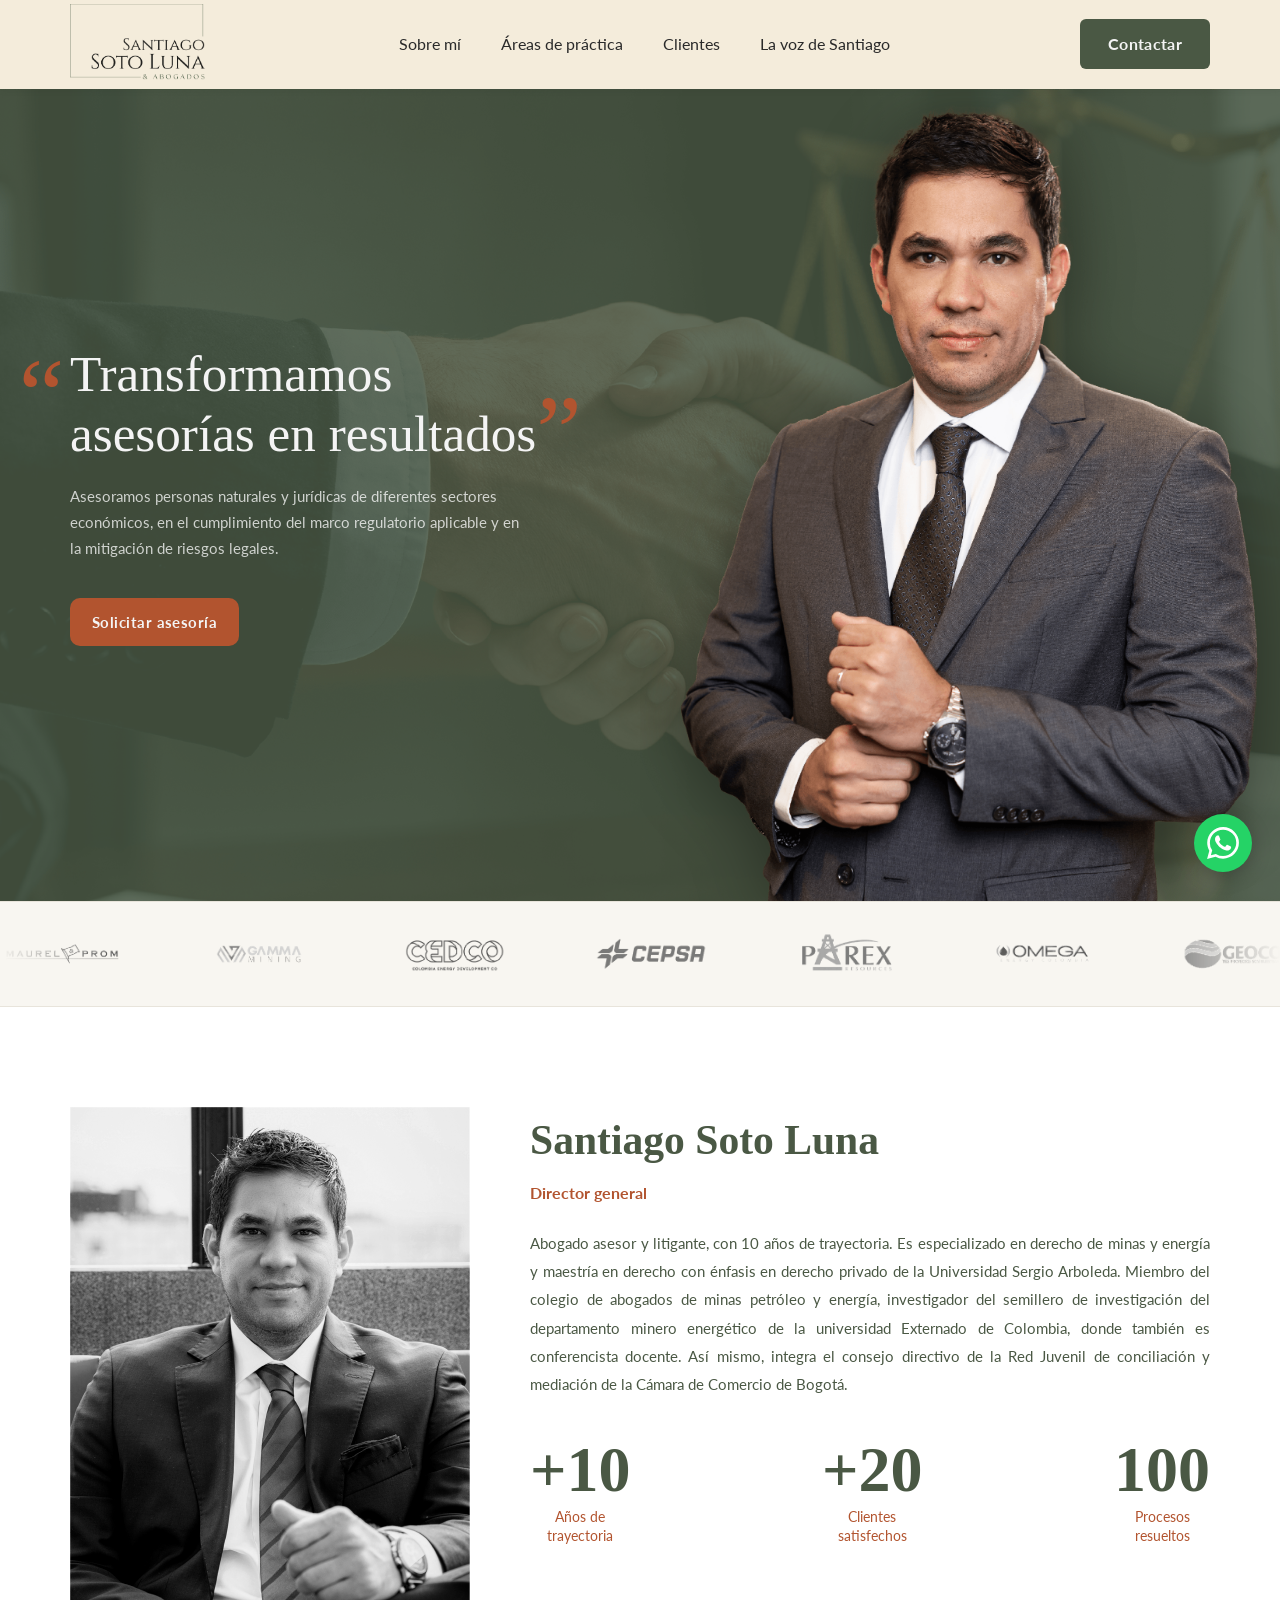
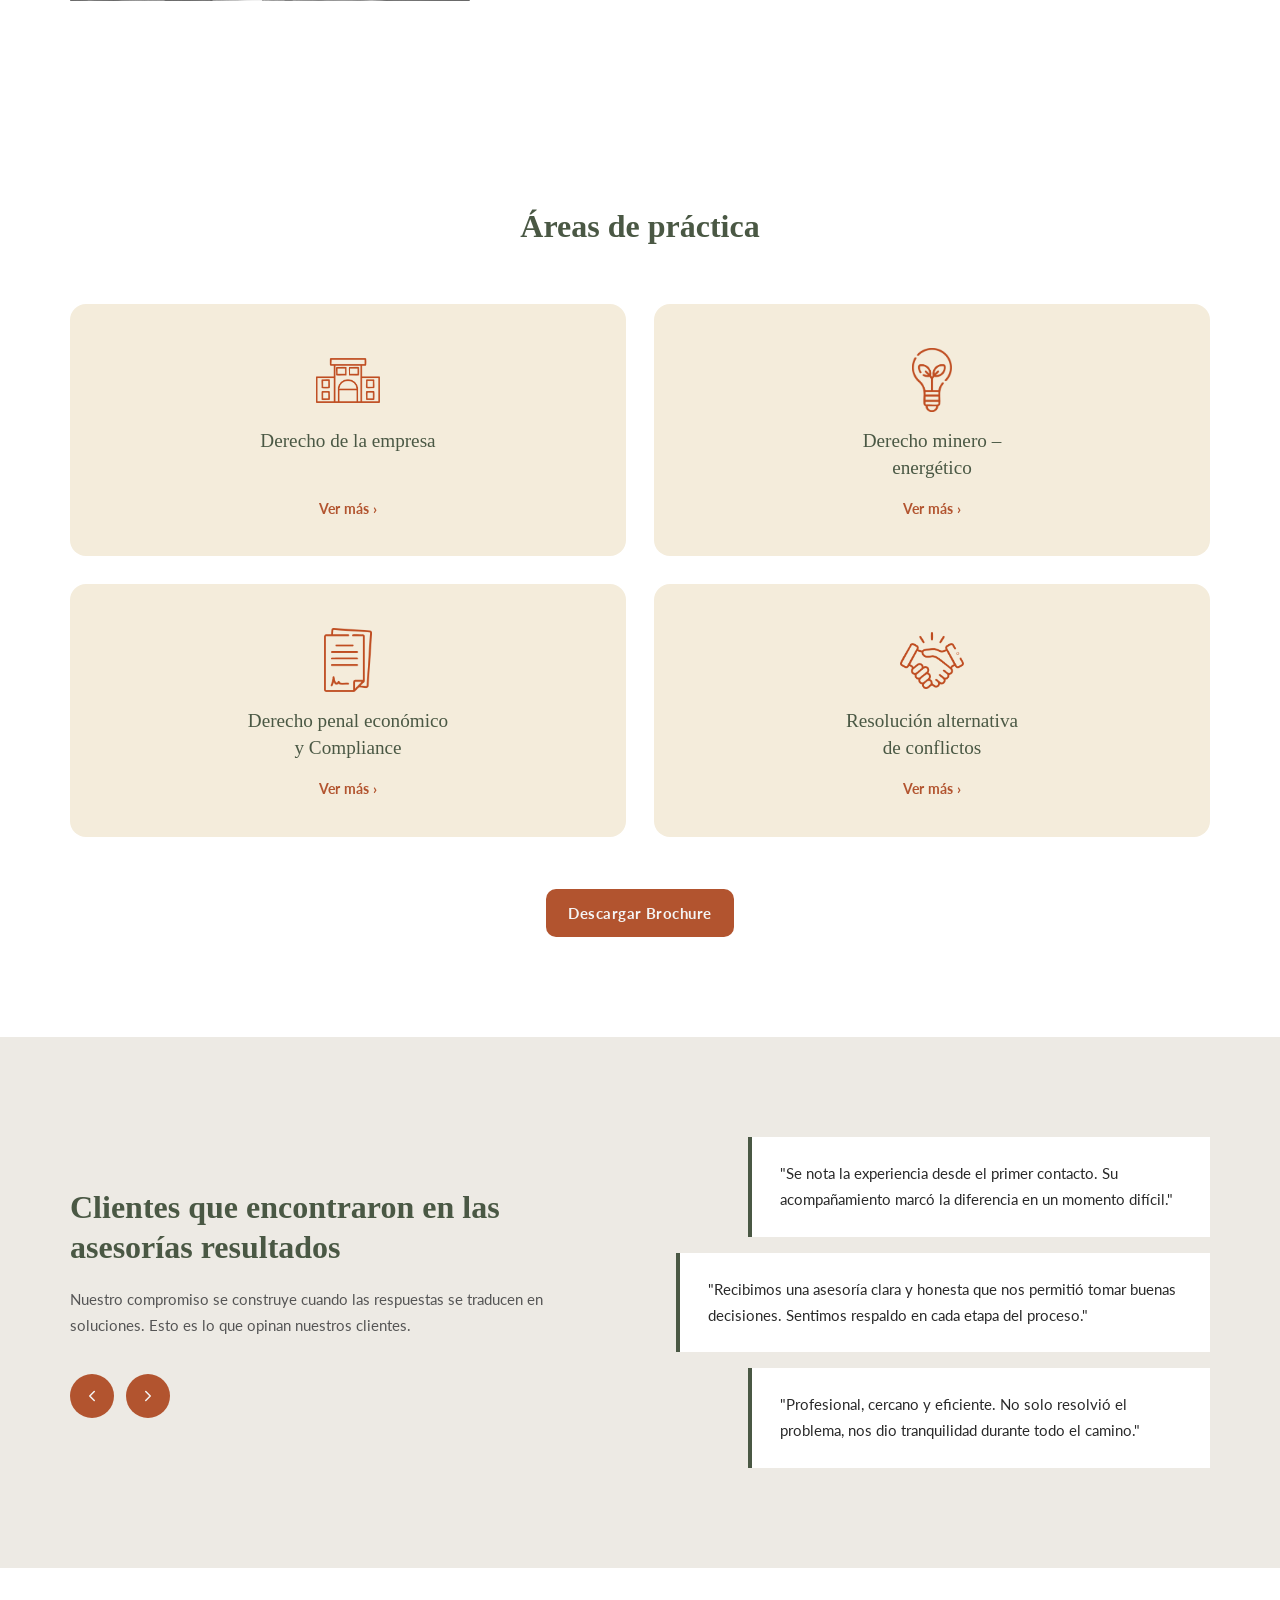
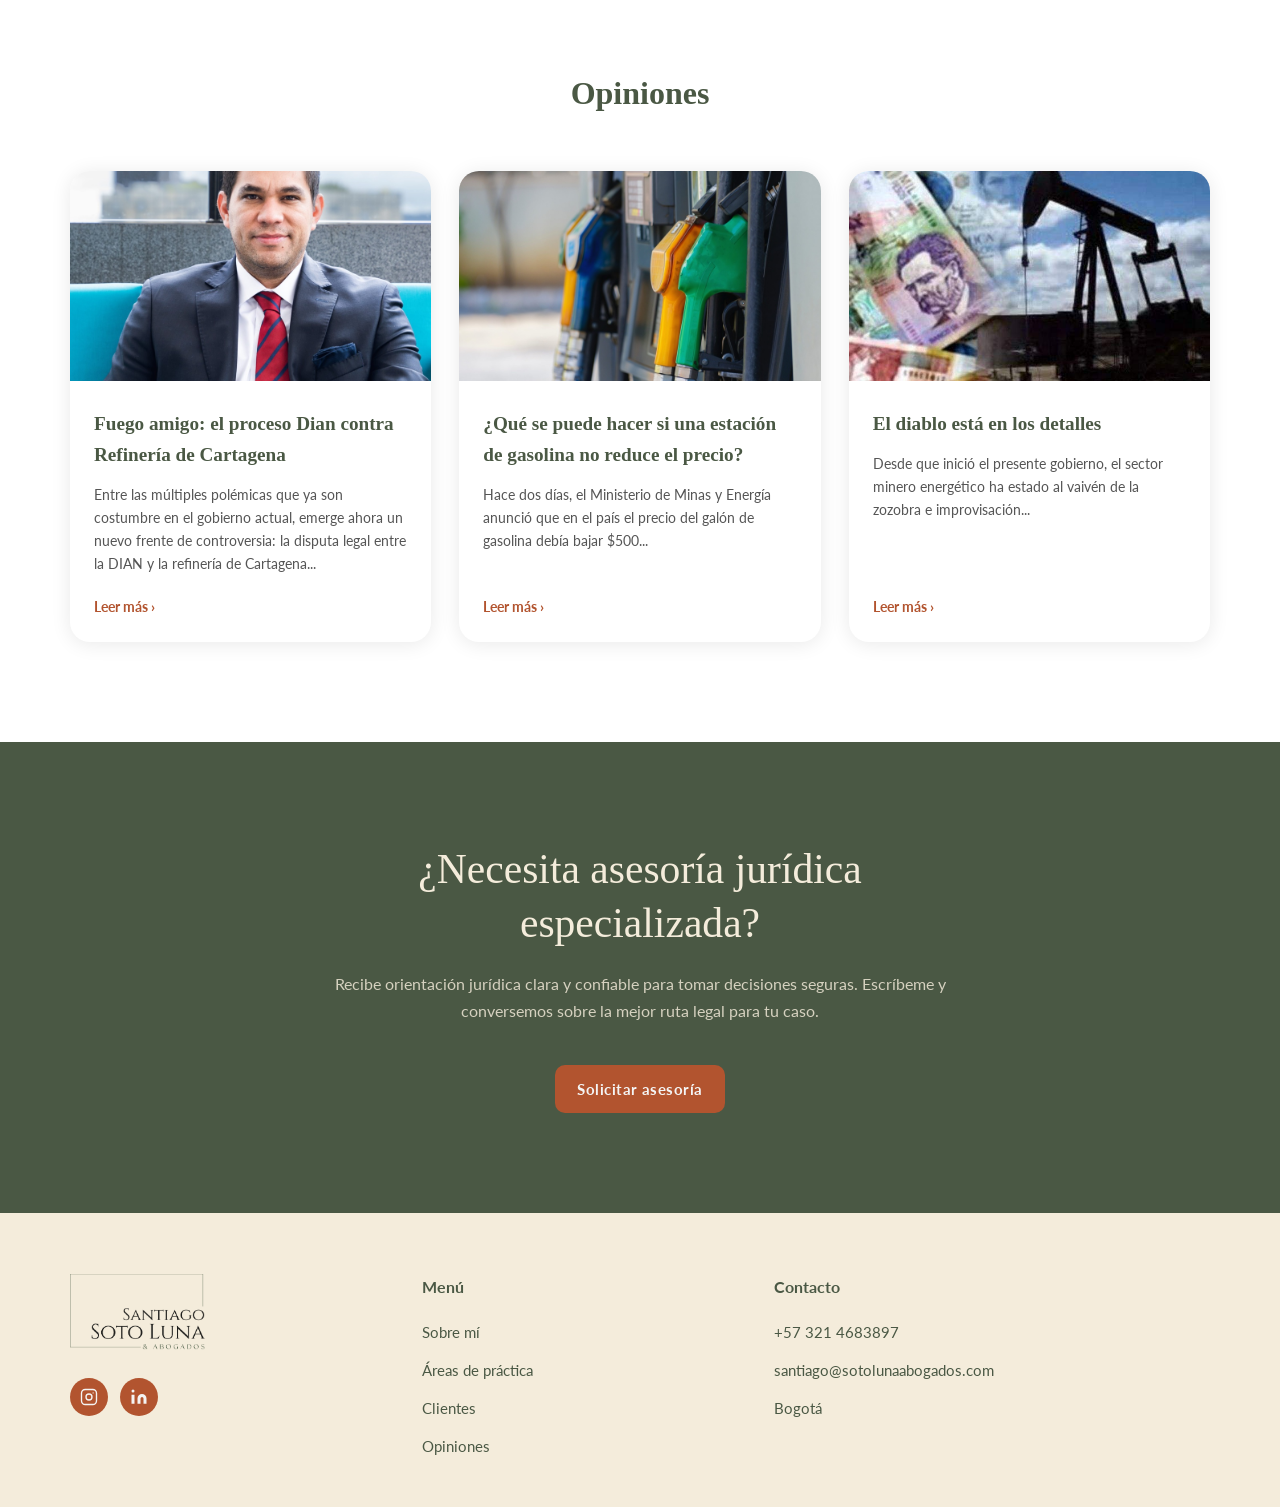
==== index.html @ 6122d608 "fix: ajustes visuales — logos partners más grandes, footer sin Cúcuta, logo navbar más grande, testi" ====
<!DOCTYPE html>
<html lang="es">
<head>
  <meta charset="UTF-8" />
  <meta name="viewport" content="width=device-width, initial-scale=1.0" />
  <title>Santiago Soto Luna – Abogado</title>
  <link rel="preconnect" href="https://fonts.googleapis.com" />
  <link rel="preconnect" href="https://fonts.gstatic.com" crossorigin />
  <link href="https://fonts.googleapis.com/css2?family=Lato:wght@300;400;700&display=swap" rel="stylesheet" />
  <link rel="icon" type="image/png" href="assets/logo.png" />
  <link rel="stylesheet" href="styles.css" />
</head>
<body>

  <!-- ═══════════════ NAVIGATION ═══════════════ -->
  <nav class="navbar">
    <div class="container nav-inner">
      <a href="#inicio" class="logo">
        <img src="assets/logo.png" alt="Santiago Soto Luna & Abogados" class="logo-img" />
      </a>

      <button class="nav-toggle" aria-label="Abrir menú" aria-expanded="false">
        <span></span><span></span><span></span>
      </button>

      <ul class="nav-links" id="nav-links">
        <li><a href="#sobre-mi">Sobre mí</a></li>
        <li><a href="#areas">Áreas de práctica</a></li>
        <li><a href="#clientes">Clientes</a></li>
        <li><a href="opiniones.html">La voz de Santiago</a></li>
      </ul>
      <a href="contacto.html" class="btn-nav">Contactar</a>
    </div>
  </nav>

  <!-- ═══════════════ HERO ═══════════════ -->
  <section class="hero" id="inicio">
    <div class="hero-inner">
      <div class="hero-content">
        <h1 class="hero-title"><span class="hero-open-quote">&ldquo;</span>Transformamos<br>asesorías en resultados<span class="hero-close-quote">&rdquo;</span></h1>
        <p class="hero-body">Asesoramos personas naturales y jurídicas de diferentes sectores económicos, en el cumplimiento del marco regulatorio aplicable y en la mitigación de riesgos legales.</p>
        <a href="contacto.html" class="btn-primary">Solicitar asesoría</a>
      </div>
      <div class="hero-photo">
        <img src="assets/santiago-hero.png" alt="Santiago Soto Luna" />
      </div>
    </div>
  </section>

  <!-- ═══════════════ PARTNER LOGOS ═══════════════ -->
  <section class="partners">
    <div class="partners-track-wrap">
      <div class="partners-track" aria-hidden="false">
        <img src="assets/logo-maurel-prom.png"  alt="Maurel & Prom" />
        <img src="assets/logo-gamma-mining.png" alt="Gamma Mining" />
        <img src="assets/logo-cedco.png"        alt="CEDCO" />
        <img src="assets/logo-cepsa.png"        alt="CEPSA" />
        <img src="assets/logo-parex.png"        alt="Parex Resources" />
        <img src="assets/logo-omega.png"        alt="Omega Energy Colombia" />
        <img src="assets/logo-geocol.png"       alt="Geocol" />
        <img src="assets/logo-sierracol.png"    alt="SierraCol Energy" />
        <img src="assets/logo-ngec.png"         alt="NGEC New Granada" />
        <img src="assets/logo-tecpetrol.png"    alt="Tecpetrol" />
        <!-- duplicado para loop continuo -->
        <img src="assets/logo-maurel-prom.png"  alt="Maurel & Prom" aria-hidden="true" />
        <img src="assets/logo-gamma-mining.png" alt="Gamma Mining"  aria-hidden="true" />
        <img src="assets/logo-cedco.png"        alt="CEDCO"         aria-hidden="true" />
        <img src="assets/logo-cepsa.png"        alt="CEPSA"         aria-hidden="true" />
        <img src="assets/logo-parex.png"        alt="Parex Resources" aria-hidden="true" />
        <img src="assets/logo-omega.png"        alt="Omega Energy Colombia" aria-hidden="true" />
        <img src="assets/logo-geocol.png"       alt="Geocol"        aria-hidden="true" />
        <img src="assets/logo-sierracol.png"    alt="SierraCol Energy" aria-hidden="true" />
        <img src="assets/logo-ngec.png"         alt="NGEC New Granada" aria-hidden="true" />
        <img src="assets/logo-tecpetrol.png"    alt="Tecpetrol"     aria-hidden="true" />
      </div>
    </div>
  </section>

  <!-- ═══════════════ ABOUT ═══════════════ -->
  <section class="about" id="sobre-mi">
    <div class="container about-inner">
      <div class="about-photo">
        <img src="assets/santiago-web.jpg" alt="Santiago Soto Luna" />
      </div>
      <div class="about-content">
        <h2 class="about-name">Santiago Soto Luna</h2>
        <p class="about-role">Director general</p>
        <p class="about-bio">
          Abogado asesor y litigante, con 10 años de trayectoria. Es especializado en derecho de minas y energía y maestría en derecho con énfasis en derecho privado de la Universidad Sergio Arboleda. Miembro del colegio de abogados de minas petróleo y energía, investigador del semillero de investigación del departamento minero energético de la universidad Externado de Colombia, donde también es conferencista docente. Así mismo, integra el consejo directivo de la Red Juvenil de conciliación y mediación de la Cámara de Comercio de Bogotá.
        </p>
        <div class="about-stats">
          <div class="stat">
            <span class="stat-number">+10</span>
            <span class="stat-label">Años de<br>trayectoria</span>
          </div>
          <div class="stat">
            <span class="stat-number">+20</span>
            <span class="stat-label">Clientes<br>satisfechos</span>
          </div>
          <div class="stat">
            <span class="stat-number">100</span>
            <span class="stat-label">Procesos<br>resueltos</span>
          </div>
        </div>
      </div>
    </div>
  </section>

  <!-- ═══════════════ PRACTICE AREAS ═══════════════ -->
  <section class="areas" id="areas">
    <div class="container">
      <h2 class="section-title">Áreas de práctica</h2>
      <div class="areas-grid">

        <div class="area-card">
          <div class="area-icon">
            <img src="assets/icon-empresa.png" alt="" />
          </div>
          <h3>Derecho de la empresa</h3>
          <a href="#" class="area-link" data-modal="modal-empresa">Ver más <span aria-hidden="true">›</span></a>
        </div>

        <div class="area-card">
          <div class="area-icon">
            <img src="assets/icon-minero.png" alt="" />
          </div>
          <h3>Derecho minero –<br/>energético</h3>
          <a href="#" class="area-link" data-modal="modal-minero">Ver más <span aria-hidden="true">›</span></a>
        </div>

        <div class="area-card">
          <div class="area-icon">
            <img src="assets/icon-penal.png" alt="" />
          </div>
          <h3>Derecho penal económico<br/>y Compliance</h3>
          <a href="#" class="area-link" data-modal="modal-penal">Ver más <span aria-hidden="true">›</span></a>
        </div>

        <div class="area-card">
          <div class="area-icon">
            <img src="assets/icon-resolucion.png" alt="" />
          </div>
          <h3>Resolución alternativa<br/>de conflictos</h3>
          <a href="#" class="area-link" data-modal="modal-resolucion">Ver más <span aria-hidden="true">›</span></a>
        </div>

      </div>
      <div class="areas-cta">
        <a href="assets/BRIEF_SLA_FULL_2023-comprimido.pdf" class="btn-primary" download="Brief_SotoLuna.pdf">Descargar Brochure</a>
      </div>
    </div>
  </section>

  <!-- ═══════════════ TESTIMONIALS ═══════════════ -->
  <section class="testimonials" id="clientes">
    <div class="container testimonials-inner">
      <div class="testimonials-left">
        <h2>Clientes que encontraron en las asesorías resultados</h2>
        <p>Nuestro compromiso se construye cuando las respuestas se traducen en soluciones. Esto es lo que opinan nuestros clientes.</p>
        <div class="testimonials-nav">
          <button class="nav-arrow" id="prev-btn" aria-label="Anterior">
            <svg viewBox="0 0 24 24" fill="none"><path d="M15 18l-6-6 6-6" stroke="currentColor" stroke-width="2" stroke-linecap="round" stroke-linejoin="round"/></svg>
          </button>
          <button class="nav-arrow" id="next-btn" aria-label="Siguiente">
            <svg viewBox="0 0 24 24" fill="none"><path d="M9 18l6-6-6-6" stroke="currentColor" stroke-width="2" stroke-linecap="round" stroke-linejoin="round"/></svg>
          </button>
        </div>
      </div>
      <div class="testimonials-right">
        <div class="testimonials-track" id="testimonials-track">
          <blockquote class="testimonial-card" data-slot="0">
            <p>"Se nota la experiencia desde el primer contacto. Su acompañamiento marcó la diferencia en un momento difícil."</p>
          </blockquote>
          <blockquote class="testimonial-card active" data-slot="1">
            <p>"Recibimos una asesoría clara y honesta que nos permitió tomar buenas decisiones. Sentimos respaldo en cada etapa del proceso."</p>
          </blockquote>
          <blockquote class="testimonial-card" data-slot="2">
            <p>"Profesional, cercano y eficiente. No solo resolvió el problema, nos dio tranquilidad durante todo el camino."</p>
          </blockquote>
        </div>
      </div>
    </div>
  </section>

  <!-- ═══════════════ OPINIONES ═══════════════ -->
  <section class="opiniones" id="opiniones">
    <div class="container">
      <h2 class="section-title">Opiniones</h2>
      <div class="opiniones-grid">

        <article class="opinion-card">
          <div class="opinion-img">
            <img src="assets/DSC07344-web.jpg" alt="Todo mal" />
          </div>
          <div class="opinion-body">
            <h3>Fuego amigo: el proceso Dian contra Refinería de Cartagena</h3>
            <p>Entre las múltiples polémicas que ya son costumbre en el gobierno actual, emerge ahora un nuevo frente de controversia: la disputa legal entre la DIAN y la refinería de Cartagena...</p>
            <a href="https://www.asuntoslegales.com.co/analisis/santiago-soto-luna-4167480/fuego-amigo-el-proceso-dian-contra-refineria-de-cartagena-4284766" target="_blank" rel="noopener" class="opinion-link">Leer más &rsaquo;</a>
          </div>
        </article>

        <article class="opinion-card">
          <div class="opinion-img">
            <img src="assets/gasolina-web.jpg" alt="¿Qué se puede hacer si una estación de gasolina no reduce el precio?" />
          </div>
          <div class="opinion-body">
            <h3>¿Qué se puede hacer si una estación de gasolina no reduce el precio?</h3>
            <p>Hace dos días, el Ministerio de Minas y Energía anunció que en el país el precio del galón de gasolina debía bajar $500...</p>
            <a href="https://www.portafolio.co/energia/que-se-puede-hacer-si-una-estacion-de-gasolina-no-reduce-el-precio-487570" target="_blank" rel="noopener" class="opinion-link">Leer más &rsaquo;</a>
          </div>
        </article>

        <article class="opinion-card">
          <div class="opinion-img">
            <img src="assets/regalias.jpeg" alt="El diablo está en los detalles" />
          </div>
          <div class="opinion-body">
            <h3>El diablo está en los detalles</h3>
            <p>Desde que inició el presente gobierno, el sector minero energético ha estado al vaivén de la zozobra e improvisación...</p>
            <a href="https://www.asuntoslegales.com.co/analisis/santiago-soto-luna-4167480/el-diablo-esta-en-los-detalles-4264392" target="_blank" rel="noopener" class="opinion-link">Leer más &rsaquo;</a>
          </div>
        </article>

      </div>
    </div>
  </section>

  <!-- ═══════════════ CTA ═══════════════ -->
  <section class="cta-section">
    <div class="container cta-inner">
      <h2>¿Necesita asesoría jurídica especializada?</h2>
      <p>Recibe orientación jurídica clara y confiable para tomar decisiones seguras. Escríbeme y conversemos sobre la mejor ruta legal para tu caso.</p>
      <a href="contacto.html" class="btn-primary">Solicitar asesoría</a>
    </div>
  </section>

  <!-- ═══════════════ CONTACT FORM ═══════════════
  <section class="contact-section" id="hablemos">
    <div class="container contact-inner">
      <div class="contact-left">
        <h2>¡Hablemos!</h2>
        <p>Estoy listo para escuchar tu caso y orientarte con claridad, transparencia y resultados.</p>
      </div>
      <form class="contact-form" action="#" method="post" novalidate>
        <div class="form-row">
          <div class="form-group">
            <label for="nombre">Nombre</label>
            <input type="text" id="nombre" name="nombre" autocomplete="given-name" required />
          </div>
          <div class="form-group">
            <label for="apellido">Apellido</label>
            <input type="text" id="apellido" name="apellido" autocomplete="family-name" required />
          </div>
        </div>
        <div class="form-group">
          <label for="correo">Correo electrónico</label>
          <input type="email" id="correo" name="correo" autocomplete="email" required />
        </div>
        <div class="form-group">
          <label for="mensaje">Mensaje</label>
          <textarea id="mensaje" name="mensaje" rows="6" required></textarea>
        </div>
        <button type="submit" class="btn-primary btn-submit">Enviar</button>
      </form>
    </div>
  </section> -->

  <!-- ═══════════════ FOOTER ═══════════════ -->
  <footer class="footer" id="contacto">
    <div class="container footer-inner">
      <div class="footer-logo-col">
        <img src="assets/logo.png" alt="Santiago Soto Luna & Abogados" class="footer-logo-img" />
        <div class="footer-social">
          <a href="https://www.instagram.com/santiago_soto_abogado?igsh=MW9heTltMDJqZW9wdQ%3D%3D" target="_blank" rel="noopener" aria-label="Instagram" class="social-icon">
            <svg viewBox="0 0 24 24" fill="none" stroke="currentColor" stroke-width="1.8" stroke-linecap="round" stroke-linejoin="round"><rect x="2" y="2" width="20" height="20" rx="5"/><circle cx="12" cy="12" r="4"/><circle cx="17.5" cy="6.5" r="0.8" fill="currentColor" stroke="none"/></svg>
          </a>
          <a href="https://co.linkedin.com/in/santiago-soto-luna-b367841a3" target="_blank" rel="noopener" aria-label="LinkedIn" class="social-icon">
            <svg viewBox="0 0 24 24" fill="currentColor"><path d="M16 8a6 6 0 0 1 6 6v7h-4v-7a2 2 0 0 0-2-2 2 2 0 0 0-2 2v7h-4v-7a6 6 0 0 1 6-6z"/><rect x="2" y="9" width="4" height="12"/><circle cx="4" cy="4" r="2"/></svg>
          </a>
        </div>
      </div>

      <div class="footer-col">
        <h4>Menú</h4>
        <ul>
          <li><a href="#sobre-mi">Sobre mí</a></li>
          <li><a href="#areas">Áreas de práctica</a></li>
          <li><a href="#clientes">Clientes</a></li>
          <li><a href="#opiniones">Opiniones</a></li>
        </ul>
      </div>

      <div class="footer-col">
        <h4>Contacto</h4>
        <ul>
          <li><a href="tel:+573214683897">+57 321 4683897</a></li>
          <li><a href="mailto:santiago@sotolunaabogados.com">santiago@sotolunaabogados.com</a></li>
          <li>Bogotá</li>
        </ul>
      </div>
    </div>
  </footer>

  <!-- ═══════════════ MODALES ÁREAS ═══════════════ -->

  <div class="modal-overlay" id="modal-empresa" role="dialog" aria-modal="true">
    <div class="modal-box">
      <div class="modal-img">
        <img src="assets/foto-empresa.png" alt="Derecho de la empresa" />
      </div>
      <div class="modal-content">
        <button class="modal-close" aria-label="Cerrar">&times;</button>
        <h3 class="modal-title">Derecho de la Empresa</h3>
        <p>El área de Derecho de la Empresa presta asesoría integral en la estructuración y desarrollo de actividades empresariales, con especial énfasis en el cumplimiento del marco regulatorio aplicable y en la adecuada configuración de las relaciones jurídico–negociales que sustentan la operación de cada organización.</p>
        <p>Nuestra intervención abarca la planeación y ejecución de estrategias contractuales, la constitución y reorganización societaria, así como la prevención de contingencias legales derivadas del ejercicio comercial. Ofrecemos un acompañamiento permanente y ajustado a las particularidades de cada negocio, orientado a fortalecer su seguridad jurídica y sostenibilidad institucional.</p>
      </div>
    </div>
  </div>

  <div class="modal-overlay" id="modal-minero" role="dialog" aria-modal="true">
    <div class="modal-box">
      <div class="modal-img">
        <img src="assets/foto-minero.png" alt="Derecho minero energético" />
      </div>
      <div class="modal-content">
        <button class="modal-close" aria-label="Cerrar">&times;</button>
        <h3 class="modal-title">Derecho Minero Energético</h3>
        <p>Nuestra práctica en Derecho Minero–Energético ofrece asesoría integral en materia legal y regulatoria, orientada a la estructuración, desarrollo y ejecución de proyectos en los sectores minero y energético. Acompañamos a nuestros clientes en el cumplimiento de sus obligaciones contractuales y en la prevención de contingencias, conjugando la precisión jurídica con una visión de sostenibilidad y responsabilidad institucional.</p>
        <p>Ejercemos la defensa de los intereses de personas naturales y jurídicas en actuaciones administrativas, sancionatorias o conciliatorias, con el compromiso de proteger lo esencial: la confianza y la continuidad de sus proyectos. En cada intervención, trabajamos para que la asesoría trascienda y se convierta en resultado.</p>
        <h4 class="modal-subtitle">Derecho hidrocarburos</h4>
        <ul class="modal-list">
          <li><em>Upstream</em></li>
          <li><em>Downstream</em></li>
          <li><em>Midstream</em></li>
        </ul>
        <h4 class="modal-subtitle">Derecho minero</h4>
        <ul class="modal-list">
          <li>Consultoría en regulación minera</li>
          <li>Procesos de formalización minera</li>
          <li>Asesoría en cesión de derechos de titularidad minera.</li>
          <li>Gestión integral de la minuta del contrato de concesión minera ante el ente administrador (ANM)</li>
          <li>Representación y defensa en procesos administrativos sancionatorios y conciliaciones, respecto a controversias o incumplimientos que se susciten del contrato ANM.</li>
        </ul>
      </div>
    </div>
  </div>

  <div class="modal-overlay" id="modal-penal" role="dialog" aria-modal="true">
    <div class="modal-box">
      <div class="modal-img">
        <img src="assets/foto-penal.png" alt="Derecho penal económico y Compliance" />
      </div>
      <div class="modal-content">
        <button class="modal-close" aria-label="Cerrar">&times;</button>
        <h3 class="modal-title">Derecho Penal Económico<br>y Compliance</h3>
        <p>En el ámbito del Derecho Penal Económico y el Compliance, nuestra labor se orienta a resguardar la integridad jurídica de la empresa y de quienes la dirigen. Actuamos donde convergen la estrategia y la prudencia, anticipando riesgos y edificando estructuras de cumplimiento que previenen la incertidumbre y preservan la reputación corporativa. Cuando el litigio es inevitable, asumimos la defensa con rigor técnico y convicción ética, conscientes de que en cada decisión se juega no solo la responsabilidad penal, sino el valor intangible de la confianza.</p>
      </div>
    </div>
  </div>

  <div class="modal-overlay" id="modal-resolucion" role="dialog" aria-modal="true">
    <div class="modal-box">
      <div class="modal-img">
        <img src="assets/foto-resolucion.png" alt="Resolución alternativa de conflictos" />
      </div>
      <div class="modal-content">
        <button class="modal-close" aria-label="Cerrar">&times;</button>
        <h3 class="modal-title">Resolución alternativa<br>de conflictos</h3>
        <p>Asumimos la representación de nuestros clientes en procesos de arbitraje nacional e internacional, así como en escenarios de conciliación y mediación, con la convicción de que la justicia también puede hallarse en el equilibrio. Cada actuación se orienta a la obtención de resultados sólidos, jurídicamente sostenibles y acordes con los intereses de quienes confiaron en nosotros.</p>
        <p>Nuestra práctica privilegia la solución oportuna y razonable de los conflictos, propiciando acuerdos que resguarden la voluntad de las partes y eviten, cuando es posible, el tránsito hacia la jurisdicción ordinaria.</p>
      </div>
    </div>
  </div>

  <a href="https://wa.me/+573214683897" class="whatsapp-btn" target="_blank" rel="noopener" aria-label="WhatsApp">
    <svg viewBox="0 0 24 24" fill="currentColor" xmlns="http://www.w3.org/2000/svg"><path d="M17.472 14.382c-.297-.149-1.758-.867-2.03-.967-.273-.099-.471-.148-.67.15-.197.297-.767.966-.94 1.164-.173.199-.347.223-.644.075-.297-.15-1.255-.463-2.39-1.475-.883-.788-1.48-1.761-1.653-2.059-.173-.297-.018-.458.13-.606.134-.133.298-.347.446-.52.149-.174.198-.298.298-.497.099-.198.05-.371-.025-.52-.075-.149-.669-1.612-.916-2.207-.242-.579-.487-.5-.669-.51-.173-.008-.371-.01-.57-.01-.198 0-.52.074-.792.372-.272.297-1.04 1.016-1.04 2.479 0 1.462 1.065 2.875 1.213 3.074.149.198 2.096 3.2 5.077 4.487.709.306 1.262.489 1.694.625.712.227 1.36.195 1.871.118.571-.085 1.758-.719 2.006-1.413.248-.694.248-1.289.173-1.413-.074-.124-.272-.198-.57-.347m-5.421 7.403h-.004a9.87 9.87 0 01-5.031-1.378l-.361-.214-3.741.982.998-3.648-.235-.374a9.86 9.86 0 01-1.51-5.26c.001-5.45 4.436-9.884 9.888-9.884 2.64 0 5.122 1.03 6.988 2.898a9.825 9.825 0 012.893 6.994c-.003 5.45-4.437 9.884-9.885 9.884m8.413-18.297A11.815 11.815 0 0012.05 0C5.495 0 .16 5.335.157 11.892c0 2.096.547 4.142 1.588 5.945L.057 24l6.305-1.654a11.882 11.882 0 005.683 1.448h.005c6.554 0 11.89-5.335 11.893-11.893a11.821 11.821 0 00-3.48-8.413z"/></svg>
  </a>

  <script src="script.js"></script>
</body>
</html>
---- styles.css ----
/* ─── TOKENS ─────────────────────────────────────── */
:root {
  --dark:    #4A5844;
  --dark-2:  #4A5844;
  --orange:  #B2542F;
  --orange-h:#B2542F;
  --beige:   #F4ECDB;
  --beige-2: #F4ECDB;
  --gold:    #C8A030;
  --white:   #F4F4F4;
  --text:    #2A2A2A;
  --text-2:  #555555;
  --radius:  6px;

  --font-serif: 'Times New Roman', Times, serif;
  --font-sans:  'Lato', Arial, sans-serif;
}

/* ─── RESET ──────────────────────────────────────── */
*, *::before, *::after { box-sizing: border-box; margin: 0; padding: 0; }
html { scroll-behavior: smooth; scroll-padding-top: 88px; }
body { font-family: var(--font-sans); color: var(--text); line-height: 1.6; }
img { display: block; max-width: 100%; }
a { text-decoration: none; color: inherit; }
ul { list-style: none; }
button { cursor: pointer; border: none; background: none; }

/* ─── LAYOUT ─────────────────────────────────────── */
.container {
  width: min(1140px, 92%);
  margin-inline: auto;
}

/* ─── BUTTONS ────────────────────────────────────── */
.btn-primary {
  display: inline-block;
  align-self: flex-start;
  padding: 12px 22px;
  background: var(--orange);
  color: var(--white);
  border-radius: 10px;
  font-family: var(--font-sans);
  font-weight: 700;
  font-size: 0.95rem;
  letter-spacing: 0.03em;
  transition: background 0.2s;
}
.btn-primary:hover { background: var(--orange-h); }

.btn-outline {
  display: inline-block;
  padding: 13px 32px;
  border: 2px solid var(--dark);
  color: var(--dark);
  border-radius: 4px;
  font-family: var(--font-sans);
  font-weight: 700;
  font-size: 0.95rem;
  transition: background 0.2s, color 0.2s;
}
.btn-outline:hover { background: var(--dark); color: var(--white); }

/* ─── NAVBAR ─────────────────────────────────────── */
.navbar {
  position: sticky;
  top: 0;
  z-index: 100;
  background: var(--beige);
  border-bottom: 1px solid var(--beige-2);
  box-shadow: 0 1px 8px rgba(0,0,0,0.06);
}

.nav-inner {
  display: flex;
  align-items: center;
  gap: 40px;
  height: 88px;
}

.logo { flex-shrink: 0; }
.logo-img {
  height: 80px;
  width: auto;
  transition: opacity 0.2s;
}
.logo:hover .logo-img { opacity: 0.85; }

.nav-links {
  display: flex;
  align-items: center;
  gap: 40px;
  flex: 1;
  justify-content: center;
}
.nav-links a {
  color: var(--text);
  font-family: var(--font-sans);
  font-size: 1rem;
  font-weight: 400;
  transition: color 0.2s;
}
.nav-links a:hover { color: var(--dark); }

.btn-nav {
  flex-shrink: 0;
  padding: 12px 28px;
  background: var(--dark);
  border: none;
  border-radius: 6px;
  color: var(--white);
  font-family: var(--font-sans);
  font-size: 1rem;
  font-weight: 700;
  letter-spacing: 0.02em;
  transition: background 0.2s;
}
.btn-nav:hover { background: var(--dark-2); }

.nav-toggle { display: none; flex-direction: column; gap: 5px; padding: 4px; }
.nav-toggle span { display: block; width: 24px; height: 2px; background: var(--dark); border-radius: 2px; transition: transform 0.3s, opacity 0.3s; }

/* ─── HERO ───────────────────────────────────────── */
.hero {
  background-color: var(--dark);
  min-height: calc(100vh - 88px);
  display: flex;
  overflow: hidden;
  position: relative;
}
.hero::before {
  content: '';
  position: absolute;
  inset: 0;
  background: url(assets/fondo.png) center / cover no-repeat;
  opacity: 0.14;
  z-index: 0;
}
.hero-inner {
  flex: 1;
  position: relative;
  z-index: 1;
  display: flex;
  align-items: stretch;
}

.hero-content {
  flex: 0 0 50%;
  display: flex;
  flex-direction: column;
  justify-content: center;
  padding: 80px 40px 80px max(4vw, calc((100vw - 1140px) / 2));
}

.hero-title {
  position: relative;
  font-family: var(--font-serif);
  font-size: clamp(2rem, 4vw, 3.2rem);
  font-weight: 400;
  color: var(--white);
  line-height: 1.18;
  margin-bottom: 20px;
}
.hero-open-quote {
  position: absolute;
  left: -0.5em;
  top: 0;
  color: var(--orange);
  font-family: var(--font-serif);
  font-size: 2em;
  line-height: 1;
  user-select: none;
}
.hero-close-quote {
  color: var(--orange);
  font-style: normal;
  font-size: 2em;
  line-height: 0;
  vertical-align: -0.15em;
}

.hero-body {
  color: rgba(255,255,255,0.75);
  font-size: 0.95rem;
  line-height: 1.7;
  margin-bottom: 36px;
  max-width: 460px;
}

.hero-photo {
  flex: 1;
  position: relative;
  overflow: hidden;
}
.hero-photo img {
  position: absolute;
  bottom: 0;
  left: 50%;
  transform: translateX(-50%);
  height: 100%;
  width: auto;
  max-width: none;
  filter: drop-shadow(0 8px 32px rgba(0,0,0,0.35));
}

/* ─── PARTNERS ───────────────────────────────────── */
.partners {
  background: #F8F6F1;
  border-top: 1px solid #e8e4db;
  border-bottom: 1px solid #e8e4db;
  padding: 28px 0;
  overflow: hidden;
}
.partners-track-wrap {
  overflow: hidden;
  /* fade edges */
  -webkit-mask-image: linear-gradient(to right, transparent 0%, black 8%, black 92%, transparent 100%);
  mask-image: linear-gradient(to right, transparent 0%, black 8%, black 92%, transparent 100%);
}
.partners-track {
  display: flex;
  align-items: center;
  width: max-content;
  animation: partners-scroll 32s linear infinite;
}
.partners-track:hover { animation-play-state: paused; }
.partners-track img {
  height: 48px;
  width: auto;
  object-fit: contain;
  flex-shrink: 0;
  margin-right: 72px;
  filter: grayscale(20%) opacity(0.85);
  transition: filter 0.2s;
}
.partners-track img:hover { filter: grayscale(0%) opacity(1); }
@keyframes partners-scroll {
  0%   { transform: translateX(0); }
  100% { transform: translateX(-50%); }
}

/* ─── ABOUT ──────────────────────────────────────── */
.about { padding: 100px 0; }
.about-inner {
  display: grid;
  grid-template-columns: 400px 1fr;
  gap: 60px;
  align-items: start;
}
.about-photo img {
  width: 100%;
  height: auto;
  display: block;
  filter: contrast(1.05);
}
.about-name {
  font-family: var(--font-serif);
  font-size: 2.6rem;
  font-weight: 700;
  margin-bottom: 6px;
  color: var(--dark);
}
.about-role {
  font-family: var(--font-sans);
  font-size: 1rem;
  color: var(--orange);
  font-weight: 700;
  margin-bottom: 24px;
}
.about-bio {
  font-family: var(--font-sans);
  font-size: 0.95rem;
  line-height: 1.85;
  color: var(--dark);
  text-align: justify;
  margin-bottom: 40px;
}
.about-stats {
  display: flex;
  justify-content: space-between;
}
.stat {
  display: flex;
  flex-direction: column;
  align-items: center;
  gap: 6px;
}
.stat-number {
  font-family: var(--font-serif);
  font-size: 4rem;
  font-weight: 700;
  color: var(--dark);
  line-height: 1;
}
.stat-label {
  font-family: var(--font-sans);
  font-size: 0.9rem;
  font-weight: 400;
  color: var(--orange);
  text-align: center;
  line-height: 1.3;
}

/* ─── PRACTICE AREAS ─────────────────────────────── */
.areas {
  background: #fff;
  padding: 100px 0;
}
.section-title {
  font-family: var(--font-serif);
  font-size: 2rem;
  font-weight: 700;
  text-align: center;
  margin-bottom: 52px;
  color: var(--dark);
}
.areas-grid {
  display: grid;
  grid-template-columns: 1fr 1fr;
  gap: 28px;
  margin-bottom: 52px;
}
.area-card {
  background: var(--beige);
  border-radius: 16px;
  padding: 44px 32px 36px;
  display: flex;
  flex-direction: column;
  align-items: center;
  text-align: center;
  gap: 16px;
  transition: box-shadow 0.2s;
}
.area-card:hover { box-shadow: 0 8px 32px rgba(0,0,0,0.08); }
.area-icon {
  width: 64px;
  height: 64px;
}
.area-icon img { width: 100%; height: 100%; object-fit: contain; }
.area-card h3 {
  font-family: var(--font-serif);
  font-size: 1.2rem;
  font-weight: 400;
  color: var(--dark);
  line-height: 1.4;
}
.area-link {
  font-family: var(--font-sans);
  font-size: 0.88rem;
  font-weight: 700;
  color: var(--orange);
  letter-spacing: 0.02em;
  transition: color 0.2s;
  margin-top: auto;
}
.area-link:hover { color: var(--orange-h); }
.areas-cta { text-align: center; }

/* ─── TESTIMONIALS ───────────────────────────────── */
.testimonials {
  background: #EDEAE4;
  padding: 100px 0;
}
.testimonials-inner {
  display: grid;
  grid-template-columns: 1fr 1fr;
  gap: 72px;
  align-items: center;
}
.testimonials-left h2 {
  font-family: var(--font-serif);
  font-size: 2rem;
  font-weight: 700;
  color: var(--dark);
  line-height: 1.25;
  margin-bottom: 20px;
}
.testimonials-left p {
  color: var(--text-2);
  font-family: var(--font-sans);
  font-size: 0.95rem;
  line-height: 1.7;
  margin-bottom: 36px;
}
.testimonials-nav { display: flex; gap: 12px; }
.nav-arrow {
  width: 44px;
  height: 44px;
  background: var(--orange);
  border: none;
  border-radius: 50%;
  display: flex;
  align-items: center;
  justify-content: center;
  color: var(--white);
  transition: background 0.2s, transform 0.15s;
}
.nav-arrow svg { width: 18px; height: 18px; }
.nav-arrow:hover { background: var(--orange-h); transform: scale(1.08); }

.testimonials-right { display: flex; flex-direction: column; gap: 16px; }
.testimonials-track {
  display: flex;
  flex-direction: column;
  gap: 16px;
}
.testimonial-card {
  background: #fff;
  border-left: 4px solid var(--dark);
  padding: 24px 28px;
  margin-left: 72px;
  transition: opacity 0.25s, border-color 0.25s, margin-left 0.3s;
}
.testimonial-card.active {
  border-left-color: var(--dark);
  margin-left: 0;
}
.testimonial-card p {
  font-family: var(--font-sans);
  color: var(--text);
  font-size: 0.95rem;
  line-height: 1.7;
}

/* ─── OPINIONES ──────────────────────────────────── */
.opiniones { padding: 100px 0; background: #fff; }
.opiniones-grid {
  display: grid;
  grid-template-columns: repeat(3, 1fr);
  gap: 28px;
}
.opinion-card {
  background: #fff;
  border-radius: 20px;
  overflow: hidden;
  box-shadow: 0 2px 20px rgba(0,0,0,0.09);
  transition: box-shadow 0.2s, transform 0.2s;
  display: flex;
  flex-direction: column;
}
.opinion-card:hover {
  box-shadow: 0 10px 36px rgba(0,0,0,0.14);
  transform: translateY(-3px);
}
.opinion-img { height: 210px; overflow: hidden; flex-shrink: 0; }
.opinion-img img {
  width: 100%;
  height: 100%;
  object-fit: cover;
  transition: transform 0.4s;
}
.opinion-card:hover .opinion-img img { transform: scale(1.04); }
.opinion-body {
  padding: 28px 24px 24px;
  display: flex;
  flex-direction: column;
  flex: 1;
}
.opinion-body h3 {
  font-family: var(--font-serif);
  font-size: 1.2rem;
  font-weight: 700;
  margin-bottom: 12px;
  color: var(--dark);
}
.opinion-body p {
  font-family: var(--font-sans);
  font-size: 0.88rem;
  color: var(--text-2);
  line-height: 1.65;
  margin-bottom: 20px;
  flex: 1;
}
.opinion-link {
  font-family: var(--font-sans);
  font-size: 0.88rem;
  font-weight: 700;
  color: var(--orange);
}
.opinion-link:hover { color: var(--orange-h); }

/* ─── CTA SECTION ────────────────────────────────── */
.cta-section {
  background: var(--dark);
  padding: 100px 0;
}
.cta-inner {
  text-align: center;
  max-width: 660px;
  margin-inline: auto;
}
.cta-inner h2 {
  font-family: var(--font-serif);
  font-size: clamp(2rem, 3.5vw, 2.6rem);
  font-weight: 400;
  color: var(--beige);
  margin-bottom: 20px;
  line-height: 1.3;
}
.cta-inner p {
  font-family: var(--font-sans);
  color: rgba(244, 236, 219, 0.82);
  font-size: 1rem;
  line-height: 1.7;
  margin-bottom: 40px;
}

/* ─── CONTACT FORM ───────────────────────────────── */
.contact-section {
  background: var(--dark);
  padding: 100px 0;
}
.contact-inner {
  display: grid;
  grid-template-columns: 1fr 1.4fr;
  gap: 80px;
  align-items: start;
}
.contact-left h2 {
  font-family: var(--font-serif);
  font-size: clamp(2rem, 4vw, 2.8rem);
  font-weight: 400;
  color: var(--beige);
  line-height: 1.15;
  margin-bottom: 20px;
}
.contact-left p {
  font-family: var(--font-sans);
  color: rgba(244,236,219,0.8);
  font-size: 0.95rem;
  line-height: 1.7;
}
.contact-form { display: flex; flex-direction: column; gap: 20px; }
.form-row { display: grid; grid-template-columns: 1fr 1fr; gap: 20px; }
.form-group { display: flex; flex-direction: column; gap: 8px; }
.form-group label {
  font-family: var(--font-sans);
  color: rgba(244,236,219,0.9);
  font-size: 0.9rem;
  font-weight: 400;
}
.form-group input,
.form-group textarea {
  background: #fff;
  border: none;
  border-radius: 8px;
  padding: 14px 16px;
  color: var(--text);
  font-family: var(--font-sans);
  font-size: 0.95rem;
  outline: none;
  transition: box-shadow 0.2s;
  resize: vertical;
}
.form-group input::placeholder,
.form-group textarea::placeholder { color: #bbb; }
.form-group input:focus,
.form-group textarea:focus { box-shadow: 0 0 0 3px rgba(178,84,47,0.25); }
.btn-submit { align-self: flex-start; }

/* Nav link active state */
.nav-links a.active { color: var(--orange); }

/* ─── WHATSAPP BUTTON ────────────────────────────── */
.whatsapp-btn {
  position: fixed;
  bottom: 28px;
  right: 28px;
  z-index: 800;
  width: 58px;
  height: 58px;
  background: #25D366;
  border-radius: 50%;
  display: flex;
  align-items: center;
  justify-content: center;
  color: #fff;
  box-shadow: 0 4px 20px rgba(0,0,0,0.22);
  transition: transform 0.2s, box-shadow 0.2s;
}
.whatsapp-btn:hover {
  transform: scale(1.1);
  box-shadow: 0 8px 28px rgba(0,0,0,0.28);
}
.whatsapp-btn svg { width: 32px; height: 32px; }

/* Page hero (Opiniones header) */
.page-hero {
  background: var(--dark);
  padding: 80px 0;
  text-align: center;
}
.page-hero h1 {
  font-family: var(--font-serif);
  font-size: clamp(2.2rem, 5vw, 3.2rem);
  font-weight: 700;
  color: var(--beige);
  margin-bottom: 32px;
}
.page-hero-quote {
  max-width: 680px;
  margin-inline: auto;
  position: relative;
  padding: 0 48px;
}
.page-hero-quote p {
  font-family: var(--font-sans);
  font-size: clamp(1rem, 2vw, 1.15rem);
  font-weight: 400;
  color: rgba(244,236,219,0.88);
  line-height: 1.7;
  font-style: italic;
}
.page-hero-quote .pq-open,
.page-hero-quote .pq-close {
  font-family: var(--font-serif);
  font-size: 5rem;
  color: var(--orange);
  line-height: 0;
  position: absolute;
  user-select: none;
}
.page-hero-quote .pq-open { left: 0; top: 0.5em; }
.page-hero-quote .pq-close { right: 0; bottom: -0.2em; }

/* ─── FOOTER ─────────────────────────────────────── */
.footer {
  background: var(--beige);
  padding: 60px 0 48px;
  border-top: 1px solid var(--beige-2);
}
.footer-inner {
  display: grid;
  grid-template-columns: 1fr 1fr 1.4fr;
  gap: 40px;
  align-items: start;
}
.footer-logo-col { display: flex; flex-direction: column; gap: 24px; align-items: flex-start; }
.footer-logo-img {
  height: 80px;
  width: auto;
  object-fit: contain;
  object-position: left center;
}
.footer-social { display: flex; gap: 12px; }
.social-icon {
  width: 38px;
  height: 38px;
  background: var(--orange);
  border-radius: 50%;
  display: flex;
  align-items: center;
  justify-content: center;
  color: var(--white);
  transition: background 0.2s, transform 0.2s;
}
.social-icon svg { width: 18px; height: 18px; }
.social-icon:hover { background: var(--orange-h); transform: translateY(-2px); }

.footer-col h4 {
  font-family: var(--font-sans);
  color: var(--dark);
  font-size: 1rem;
  font-weight: 700;
  margin-bottom: 20px;
}
.footer-col ul { display: flex; flex-direction: column; gap: 14px; }
.footer-col li, .footer-col a {
  font-family: var(--font-sans);
  color: var(--dark);
  font-size: 0.95rem;
  transition: color 0.2s;
}
.footer-col a:hover { opacity: 0.7; }

/* ─── RESPONSIVE ─────────────────────────────────── */

/* ── TABLET ≤900px ─────────────────────────────── */
@media (max-width: 900px) {

  /* Hero */
  .hero-inner { flex-direction: column; }
  .hero-content {
    flex: unset;
    padding: 64px 6% 36px;
    justify-content: flex-start;
  }
  .hero-body { max-width: 100%; }
  .hero-photo { flex: unset; width: 100%; height: auto; }
  .hero-photo img {
    position: relative;
    width: 100%;
    height: auto;
    max-width: 100%;
    left: 0;
    transform: none;
    bottom: auto;
  }

  /* About */
  .about { padding: 72px 0; }
  .about-inner { grid-template-columns: 1fr; gap: 40px; }
  .about-photo img { width: 100%; height: 380px; object-fit: cover; object-position: top center; }
  .about-stats { gap: 28px; }

  /* Areas */
  .areas { padding: 72px 0; }
  .areas-grid { grid-template-columns: 1fr; gap: 20px; }

  /* Testimonials */
  .testimonials { padding: 72px 0; }
  .testimonials-inner { grid-template-columns: 1fr; gap: 48px; }
  .testimonial-card { margin-left: 32px; }

  /* Opiniones */
  .opiniones { padding: 72px 0; }
  .opiniones-grid { grid-template-columns: 1fr; gap: 20px; }

  /* CTA */
  .cta-section { padding: 72px 0; }

  /* Contact */
  .contact-section { padding: 72px 0; }
  .contact-inner { grid-template-columns: 1fr; gap: 40px; }

  /* Footer */
  .footer-inner { grid-template-columns: 1fr 1fr; gap: 32px; }
  .footer-logo-col { grid-column: 1 / -1; }

  /* Modals */
  .modal-box { flex-direction: column; max-height: 92vh; }
  .modal-img { flex: 0 0 200px; }
  .modal-img img { height: 200px; }
  .modal-content { padding: 32px 28px; }

  /* Page hero */
  .page-hero { padding: 60px 0; }
  .page-hero-quote { padding: 0 36px; }
}

/* ─── MODALES ÁREAS ──────────────────────────────── */
.modal-overlay {
  display: none;
  position: fixed;
  inset: 0;
  background: rgba(60,60,60,0.72);
  z-index: 900;
  align-items: center;
  justify-content: center;
  padding: 24px;
}
.modal-overlay.active { display: flex; }

.modal-box {
  display: flex;
  width: 100%;
  max-width: 960px;
  max-height: 82vh;
  border-radius: 8px;
  overflow: hidden;
  box-shadow: 0 24px 64px rgba(0,0,0,0.35);
}
.modal-img {
  flex: 0 0 38%;
  overflow: hidden;
}
.modal-img img {
  width: 100%;
  height: 100%;
  object-fit: cover;
  object-position: top center;
  filter: grayscale(100%);
  display: block;
}
.modal-content {
  flex: 1;
  background: var(--beige);
  padding: 52px 48px 48px;
  overflow-y: auto;
  position: relative;
}
.modal-close {
  position: absolute;
  top: 18px;
  right: 22px;
  font-size: 1.3rem;
  font-weight: 700;
  color: var(--orange);
  background: none;
  border: none;
  cursor: pointer;
  line-height: 1;
  padding: 4px 8px;
  transition: opacity 0.2s;
}
.modal-close:hover { opacity: 0.7; }
.modal-title {
  font-family: var(--font-serif);
  font-size: 1.75rem;
  font-weight: 700;
  color: var(--dark);
  margin-bottom: 24px;
  line-height: 1.2;
}
.modal-content p {
  font-family: var(--font-sans);
  font-size: 0.95rem;
  line-height: 1.75;
  color: var(--text);
  margin-bottom: 16px;
}
.modal-subtitle {
  font-family: var(--font-serif);
  font-size: 1.15rem;
  font-weight: 700;
  color: var(--orange);
  margin: 24px 0 10px;
}
.modal-list {
  list-style: none;
  margin-bottom: 8px;
}
.modal-list li {
  font-family: var(--font-sans);
  font-size: 0.95rem;
  line-height: 1.6;
  color: var(--text);
  padding-left: 1.2em;
  position: relative;
  margin-bottom: 8px;
}
.modal-list li::before {
  content: '•';
  position: absolute;
  left: 0;
  color: var(--text);
}

/* ── MOBILE ≤680px ─────────────────────────────── */
@media (max-width: 680px) {

  /* Navbar */
  .nav-links, .btn-nav { display: none; }
  .nav-toggle { display: flex; }
  .nav-inner { gap: 16px; }
  .nav-links.open {
    display: flex;
    flex-direction: column;
    position: absolute;
    top: 88px; left: 0; right: 0;
    background: var(--beige);
    border-bottom: 1px solid var(--beige-2);
    padding: 24px;
    gap: 20px;
    z-index: 99;
  }
  .nav-links.open a { color: var(--text); }
  .btn-nav.open { display: block; margin: 0 24px 24px; }

  /* Hero */
  .hero-content { padding: 48px 6% 28px; }
  .hero-title { font-size: clamp(1.7rem, 7.5vw, 2.2rem); }
  .hero-open-quote { left: -0.3em; font-size: 1.7em; }
  .hero-close-quote { font-size: 1.7em; }
  .hero-body { font-size: 0.9rem; }
  .hero-photo { height: auto; }
  .hero-photo img {
    position: relative;
    width: 100%;
    height: auto;
    max-width: 100%;
    left: 0;
    transform: none;
    bottom: auto;
  }

  /* Partners */
  .partners-track img { height: 24px; margin-right: 48px; }

  /* About */
  .about { padding: 56px 0; }
  .about-photo img { height: 280px; }
  .about-name { font-size: 1.7rem; }
  .about-bio { font-size: 0.88rem; text-align: left; }
  .about-stats { flex-direction: column; gap: 20px; }
  .stat-number { font-size: 3rem; }

  /* Areas */
  .areas { padding: 56px 0; }
  .section-title { font-size: 1.6rem; margin-bottom: 32px; }
  .area-card { padding: 32px 20px 24px; }
  .area-card h3 { font-size: 1.1rem; }

  /* Testimonials */
  .testimonials { padding: 56px 0; }
  .testimonials-left h2 { font-size: 1.6rem; }
  .testimonial-card { margin-left: 0; padding: 20px; }
  .testimonial-card.active { margin-left: 0; }

  /* Opiniones */
  .opiniones { padding: 56px 0 40px; }
  .opinion-body { padding: 20px 16px 16px; }
  .opinion-body h3 { font-size: 1.05rem; }

  /* CTA */
  .cta-section { padding: 60px 0; }
  .cta-inner h2 { font-size: 1.6rem; }
  .cta-inner p { font-size: 0.92rem; }

  /* Contact */
  .contact-section { padding: 56px 0; }
  .contact-left h2 { font-size: 2rem; }
  .form-row { grid-template-columns: 1fr; }

  /* Footer */
  .footer-inner { grid-template-columns: 1fr; gap: 32px; }
  .footer-logo-col { grid-column: unset; }
  .footer-col h4 { margin-bottom: 14px; }

  /* Modals */
  .modal-overlay { padding: 10px; }
  .modal-box { max-height: 95vh; }
  .modal-img { flex: 0 0 150px; }
  .modal-img img { height: 150px; }
  .modal-content { padding: 20px 18px; }
  .modal-title { font-size: 1.25rem; margin-bottom: 16px; }
  .modal-subtitle { font-size: 1rem; }
  .modal-content p, .modal-list li { font-size: 0.88rem; }

  /* Page hero */
  .page-hero { padding: 48px 0; }
  .page-hero h1 { font-size: 2rem; margin-bottom: 20px; }
  .page-hero-quote { padding: 0 28px; }
  .page-hero-quote p { font-size: 0.9rem; }
  .page-hero-quote .pq-open,
  .page-hero-quote .pq-close { font-size: 3rem; }
}
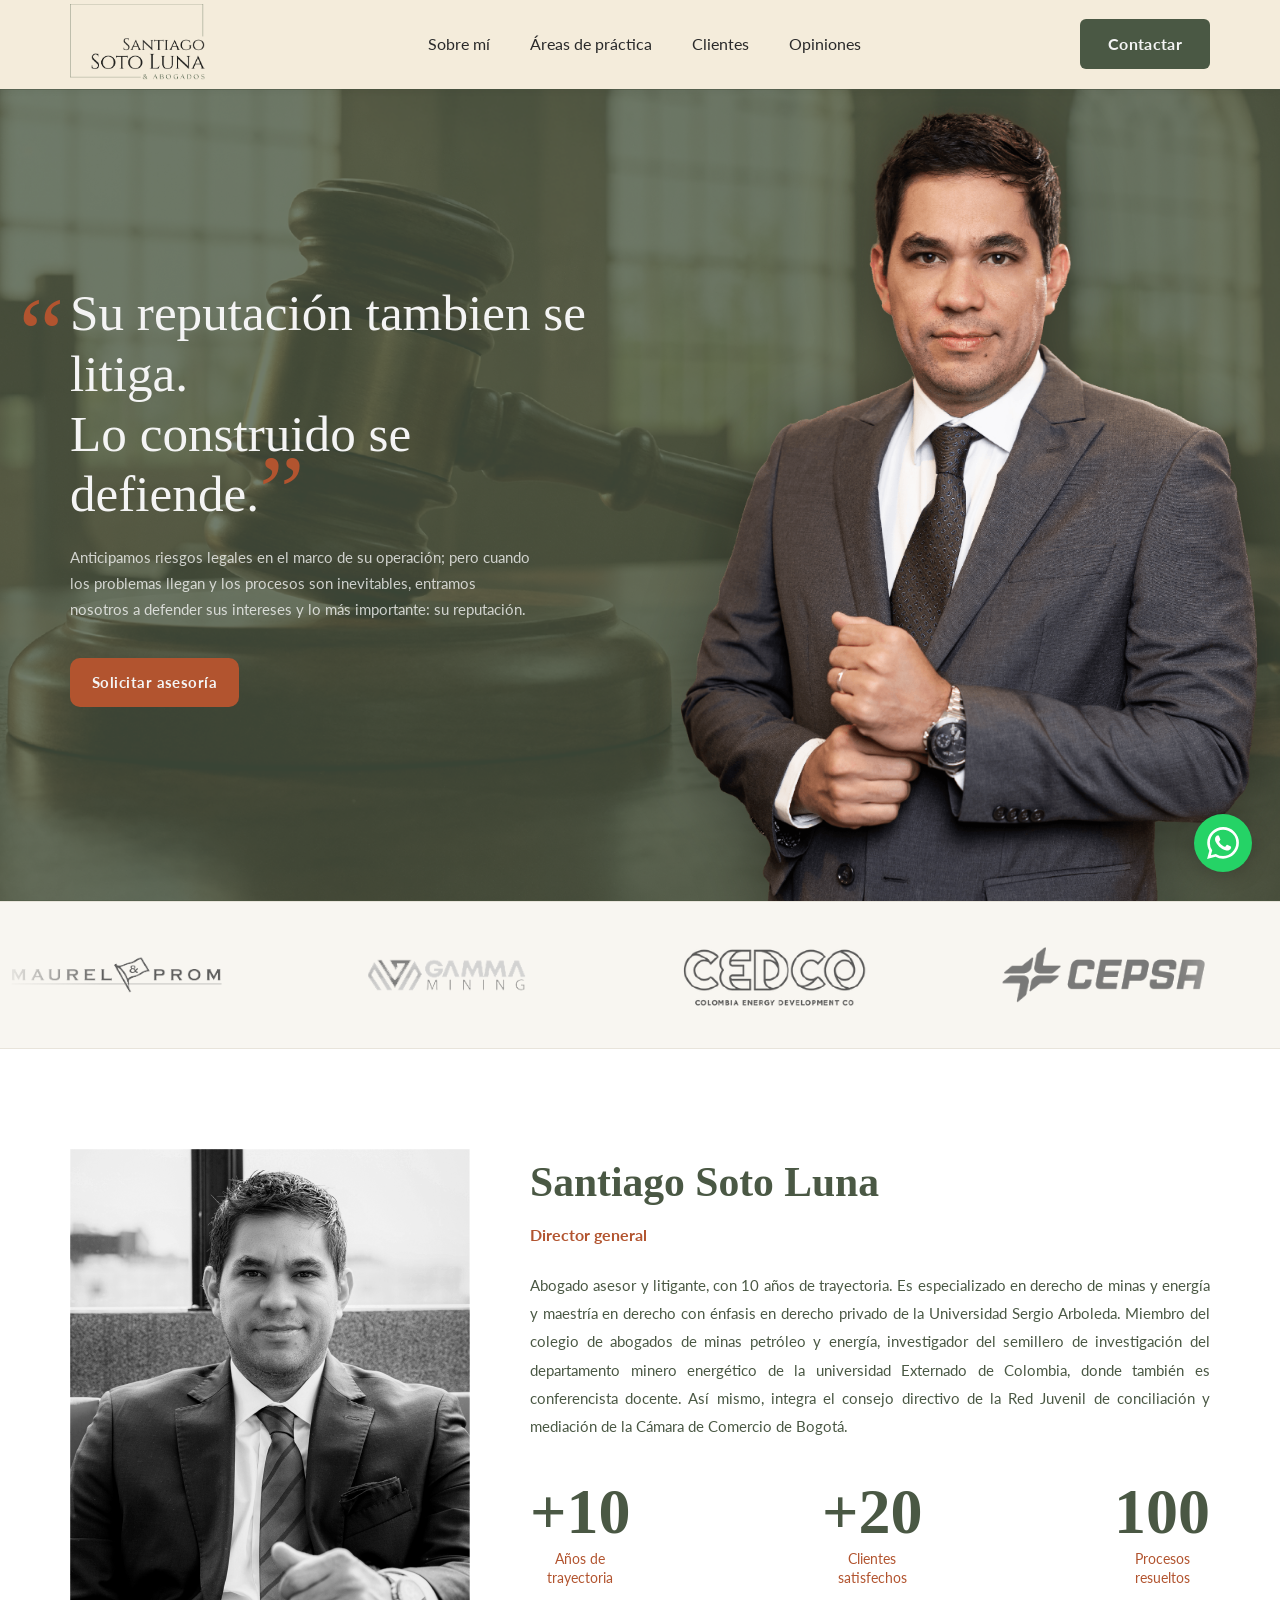
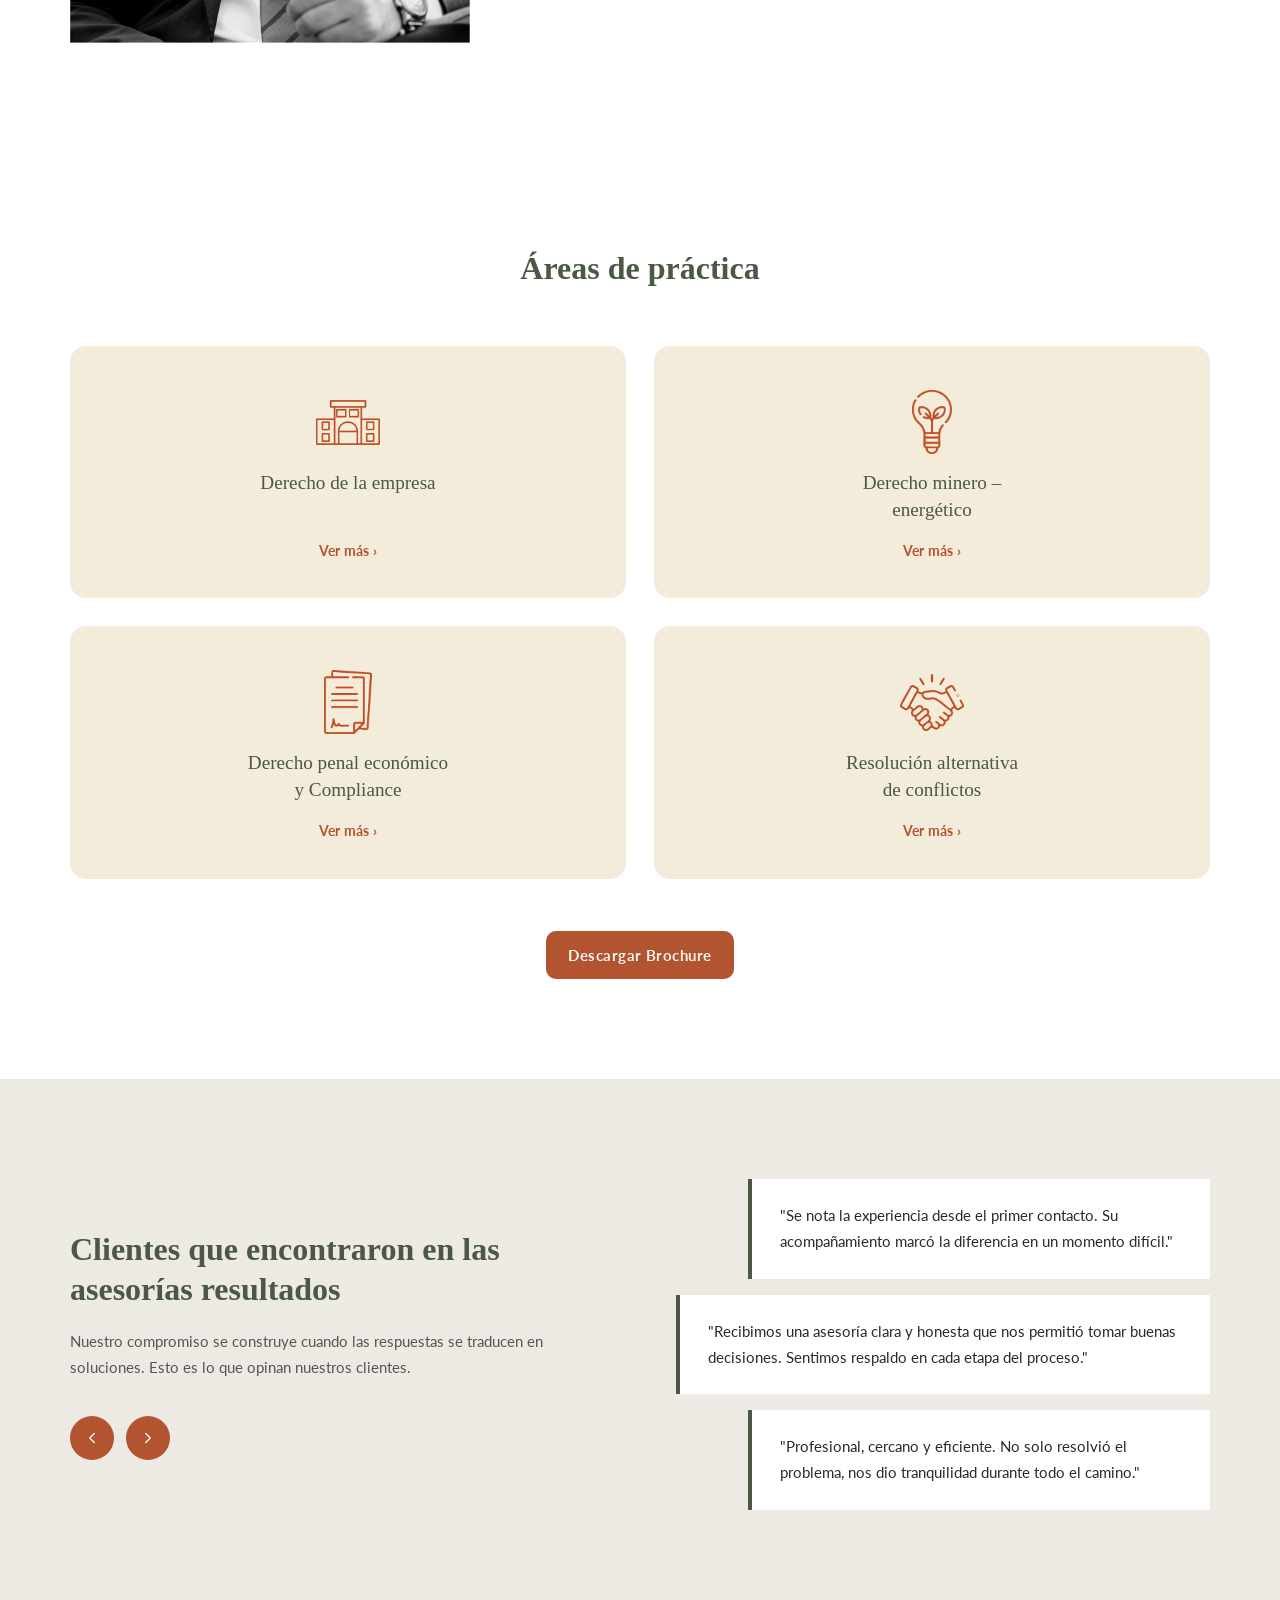
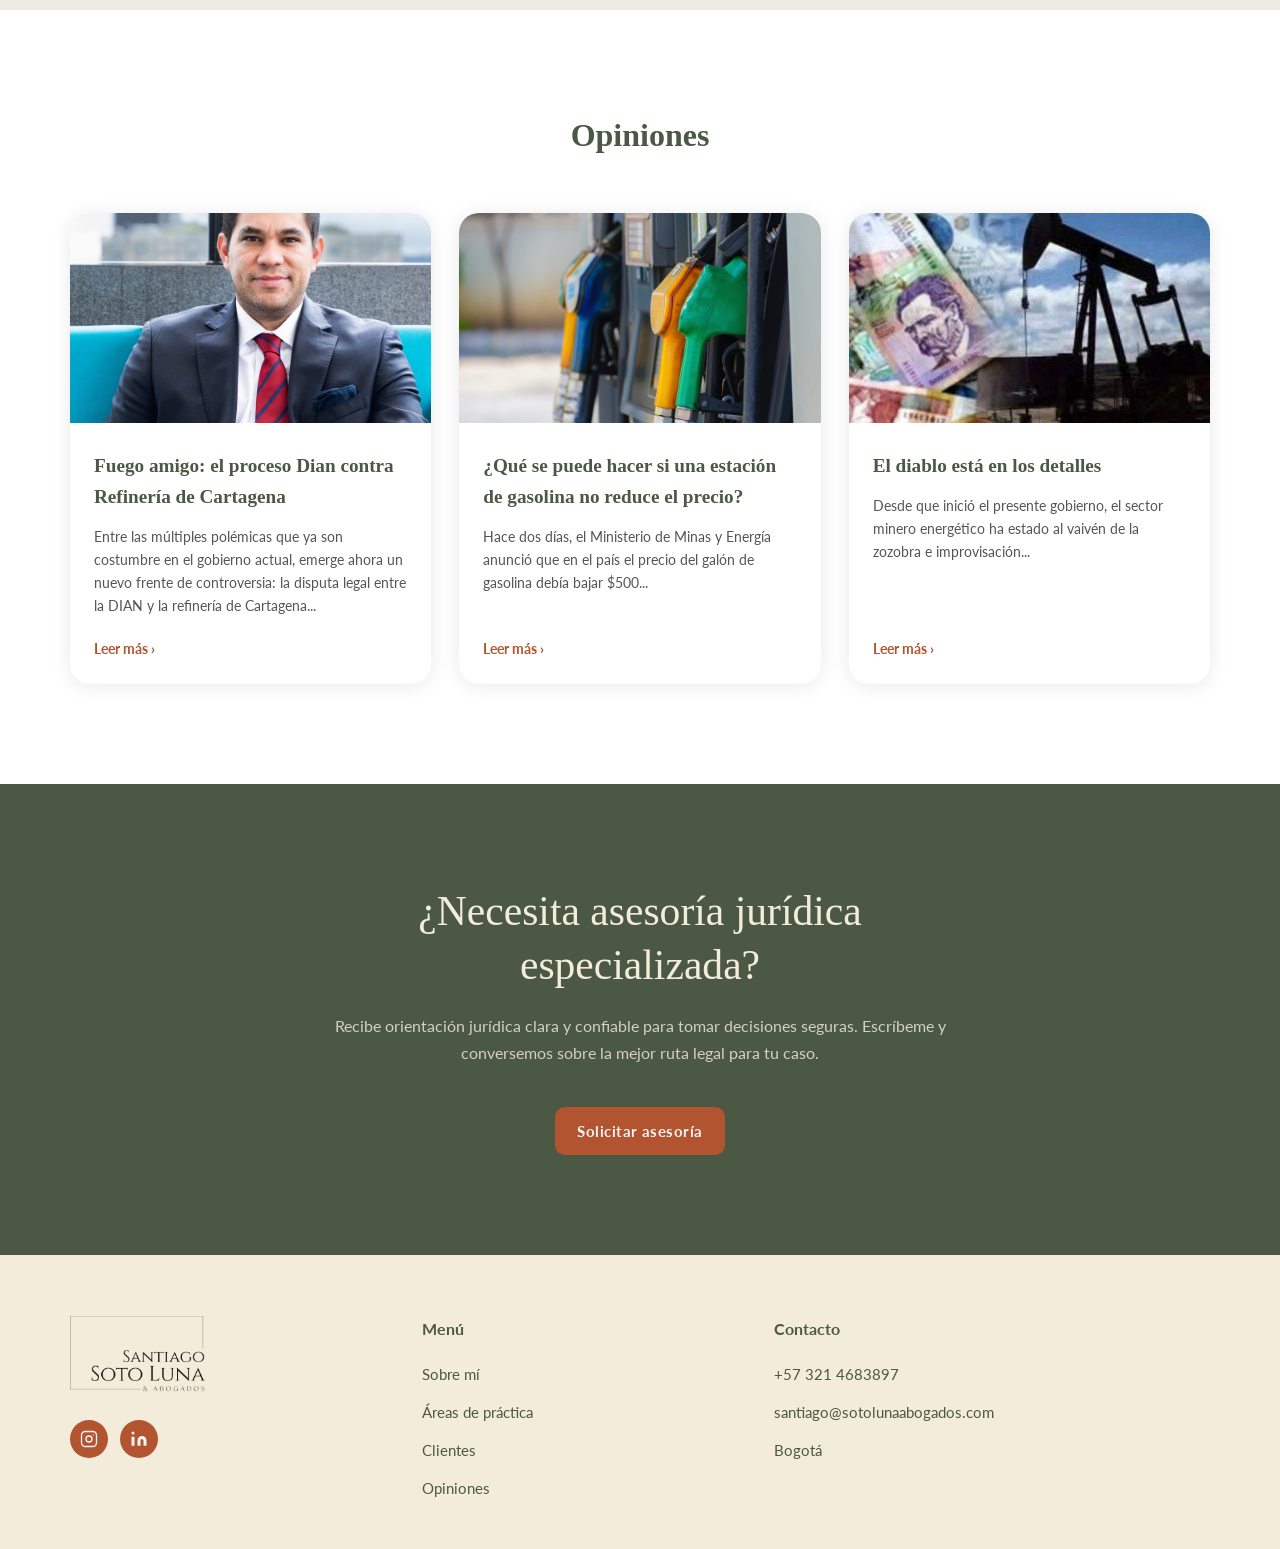
==== commit 184cf272: "feat: hero bg Fondo1, navbar Opiniones, logos partners más grandes Co-Authored-By: Claude Sonnet 4.6" ====
--- a/index.html
+++ b/index.html
@@ -27,7 +27,7 @@
         <li><a href="#sobre-mi">Sobre mí</a></li>
         <li><a href="#areas">Áreas de práctica</a></li>
         <li><a href="#clientes">Clientes</a></li>
-        <li><a href="opiniones.html">La voz de Santiago</a></li>
+        <li><a href="opiniones.html">Opiniones</a></li>
       </ul>
       <a href="contacto.html" class="btn-nav">Contactar</a>
     </div>
@@ -37,8 +37,8 @@
   <section class="hero" id="inicio">
     <div class="hero-inner">
       <div class="hero-content">
-        <h1 class="hero-title"><span class="hero-open-quote">&ldquo;</span>Transformamos<br>asesorías en resultados<span class="hero-close-quote">&rdquo;</span></h1>
-        <p class="hero-body">Asesoramos personas naturales y jurídicas de diferentes sectores económicos, en el cumplimiento del marco regulatorio aplicable y en la mitigación de riesgos legales.</p>
+        <h1 class="hero-title"><span class="hero-open-quote">&ldquo;</span>Su reputación tambien se litiga.<br>Lo construido se defiende.<span class="hero-close-quote">&rdquo;</span></h1>
+        <p class="hero-body">Anticipamos riesgos legales en el marco de su operación; pero cuando los problemas llegan y los procesos son inevitables, entramos nosotros a defender sus intereses y lo más importante: su reputación.</p>
         <a href="contacto.html" class="btn-primary">Solicitar asesoría</a>
       </div>
       <div class="hero-photo">
--- a/styles.css
+++ b/styles.css
@@ -131,8 +131,8 @@
   content: '';
   position: absolute;
   inset: 0;
-  background: url(assets/fondo.png) center / cover no-repeat;
-  opacity: 0.14;
+  background: url(assets/Fondo1.png) center / cover no-repeat;
+  opacity: 0.22;
   z-index: 0;
 }
 .hero-inner {
@@ -224,11 +224,11 @@
 }
 .partners-track:hover { animation-play-state: paused; }
 .partners-track img {
-  height: 48px;
+  height: 90px;
   width: auto;
   object-fit: contain;
   flex-shrink: 0;
-  margin-right: 72px;
+  margin-right: 96px;
   filter: grayscale(20%) opacity(0.85);
   transition: filter 0.2s;
 }
@@ -874,7 +874,7 @@
   }
 
   /* Partners */
-  .partners-track img { height: 24px; margin-right: 48px; }
+  .partners-track img { height: 52px; margin-right: 64px; }
 
   /* About */
   .about { padding: 56px 0; }
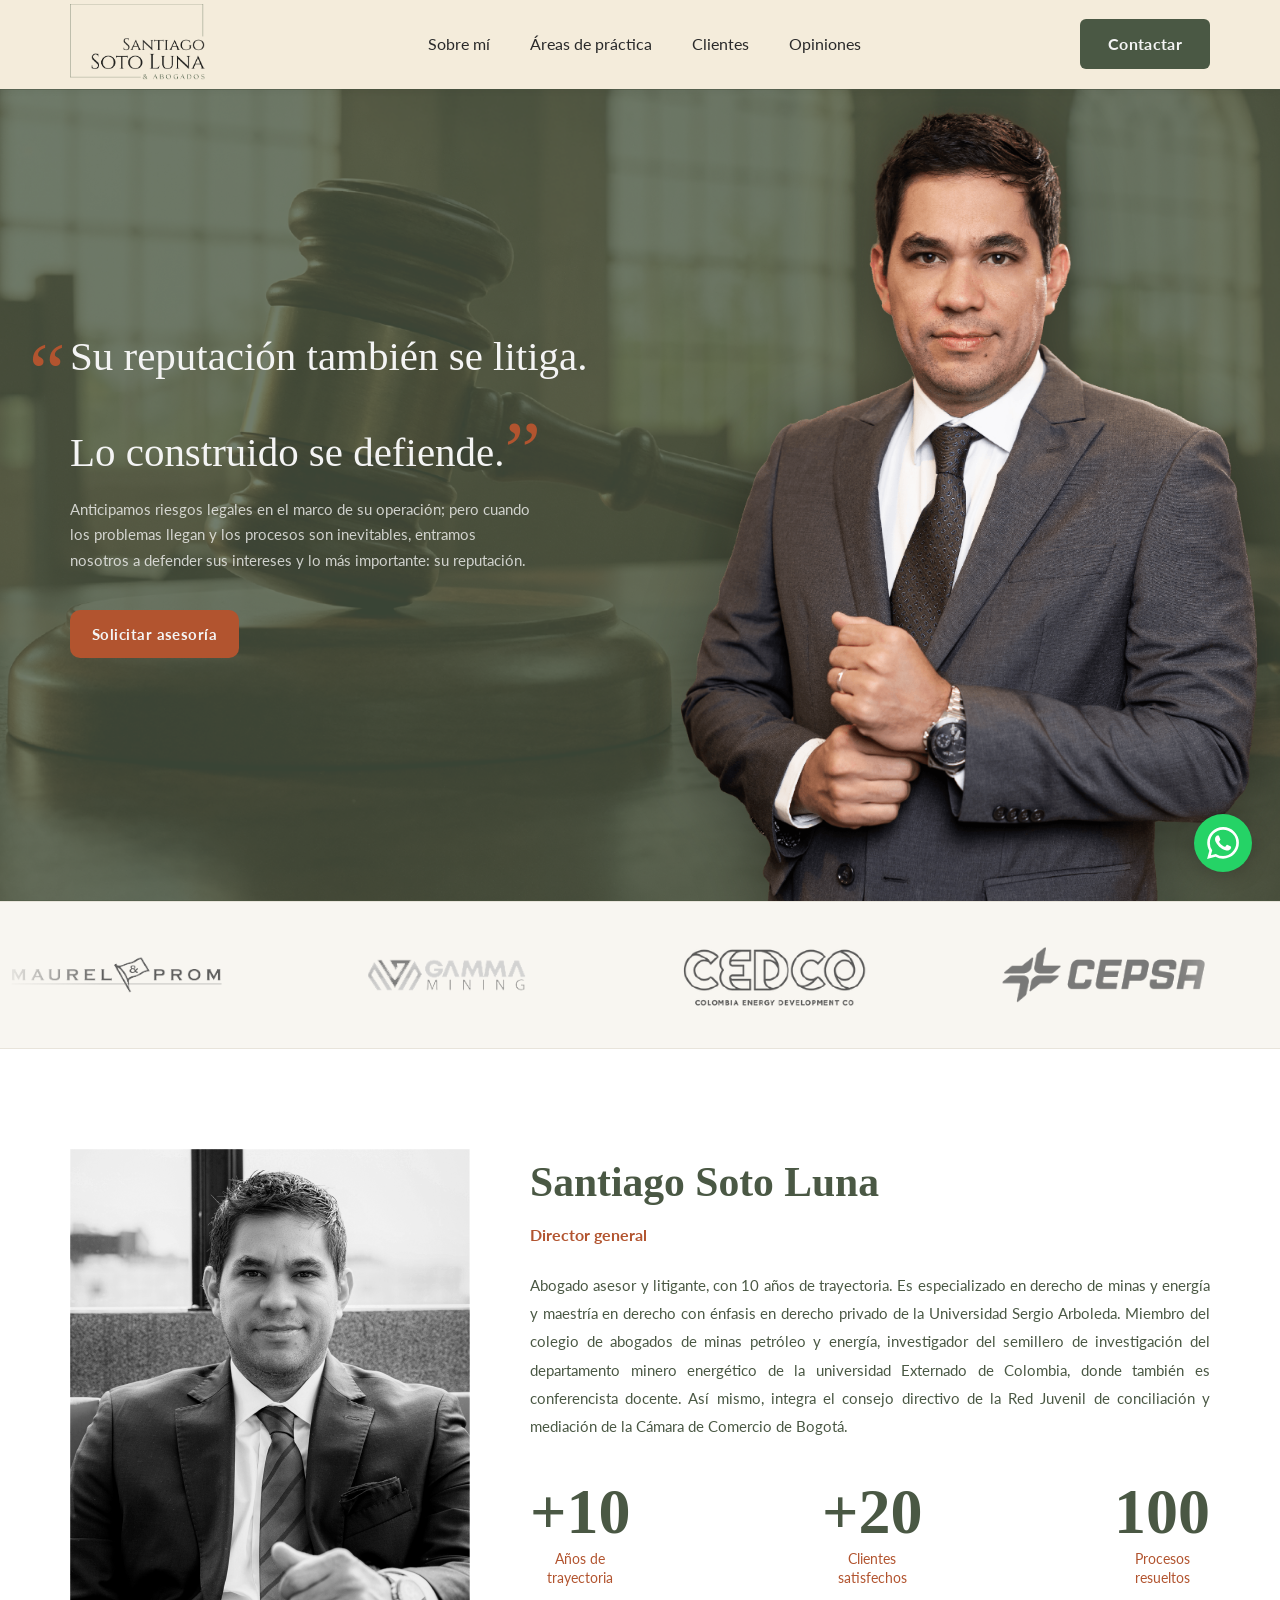
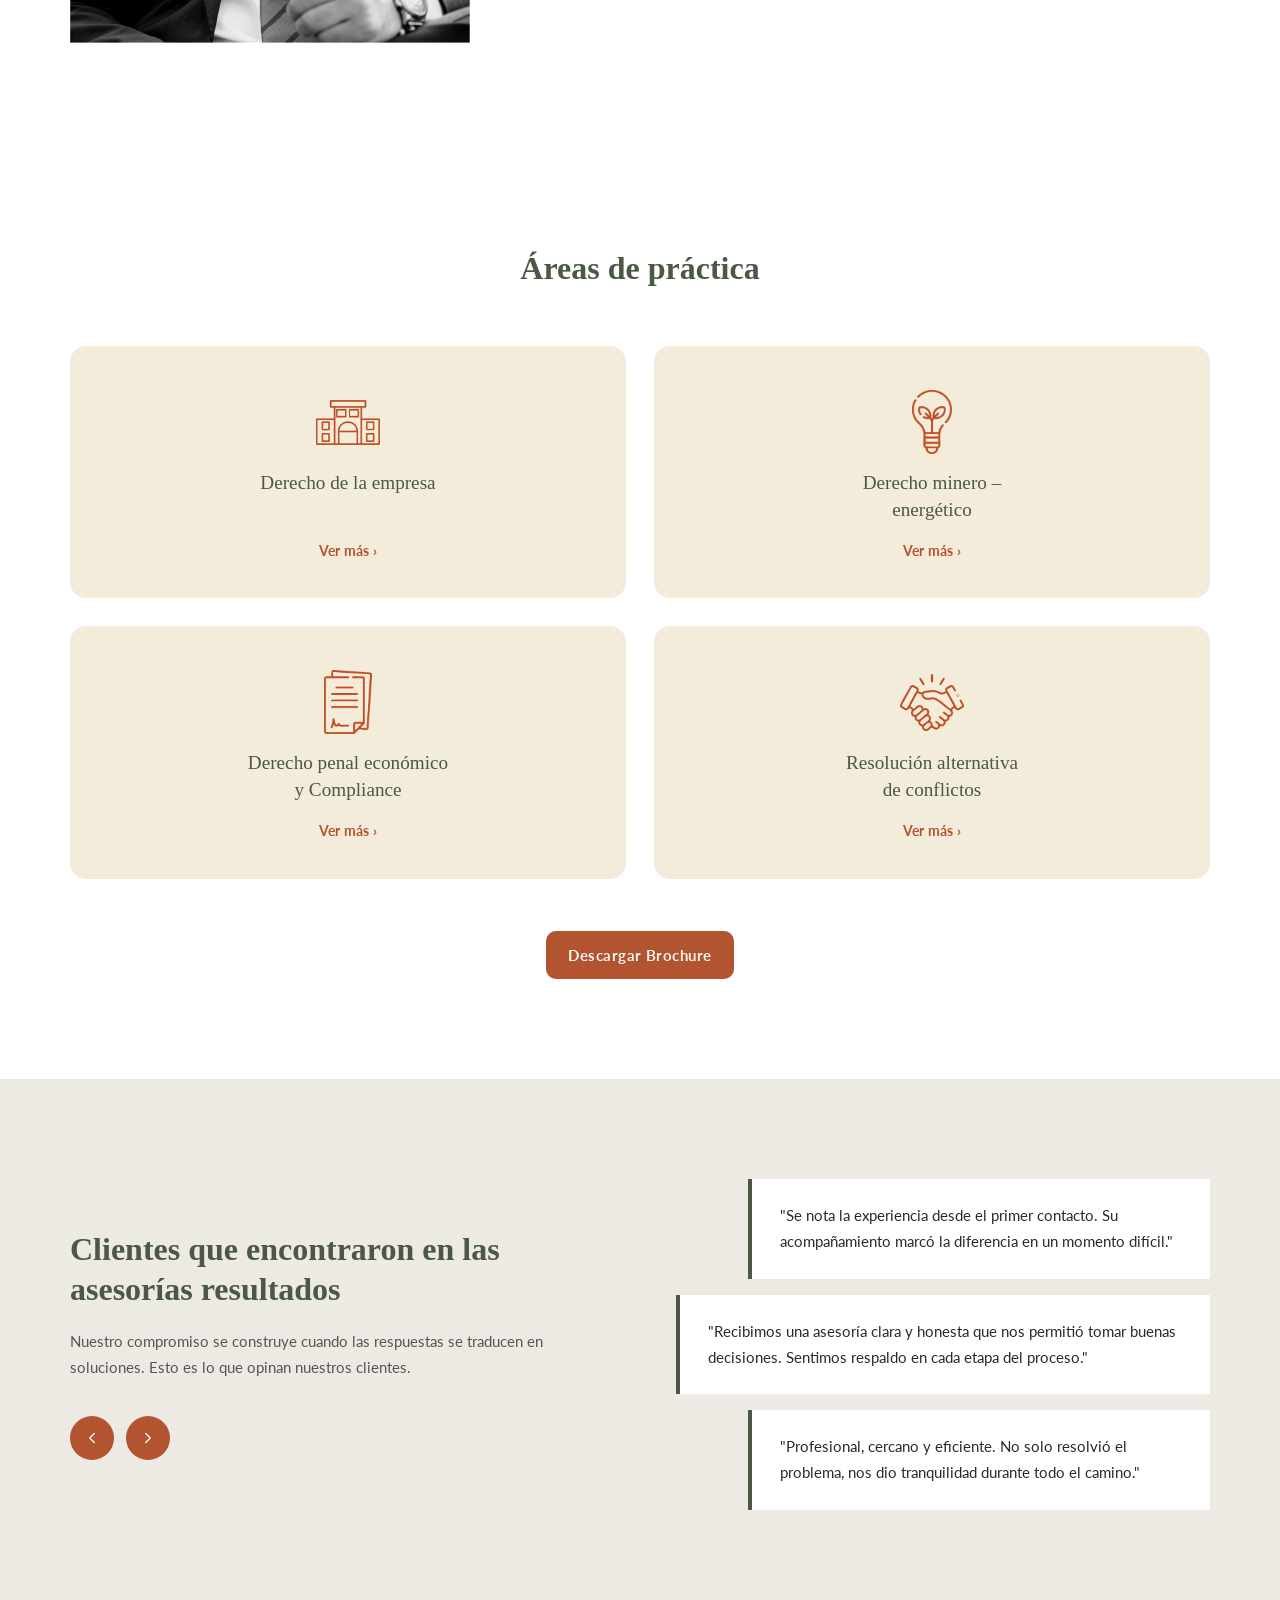
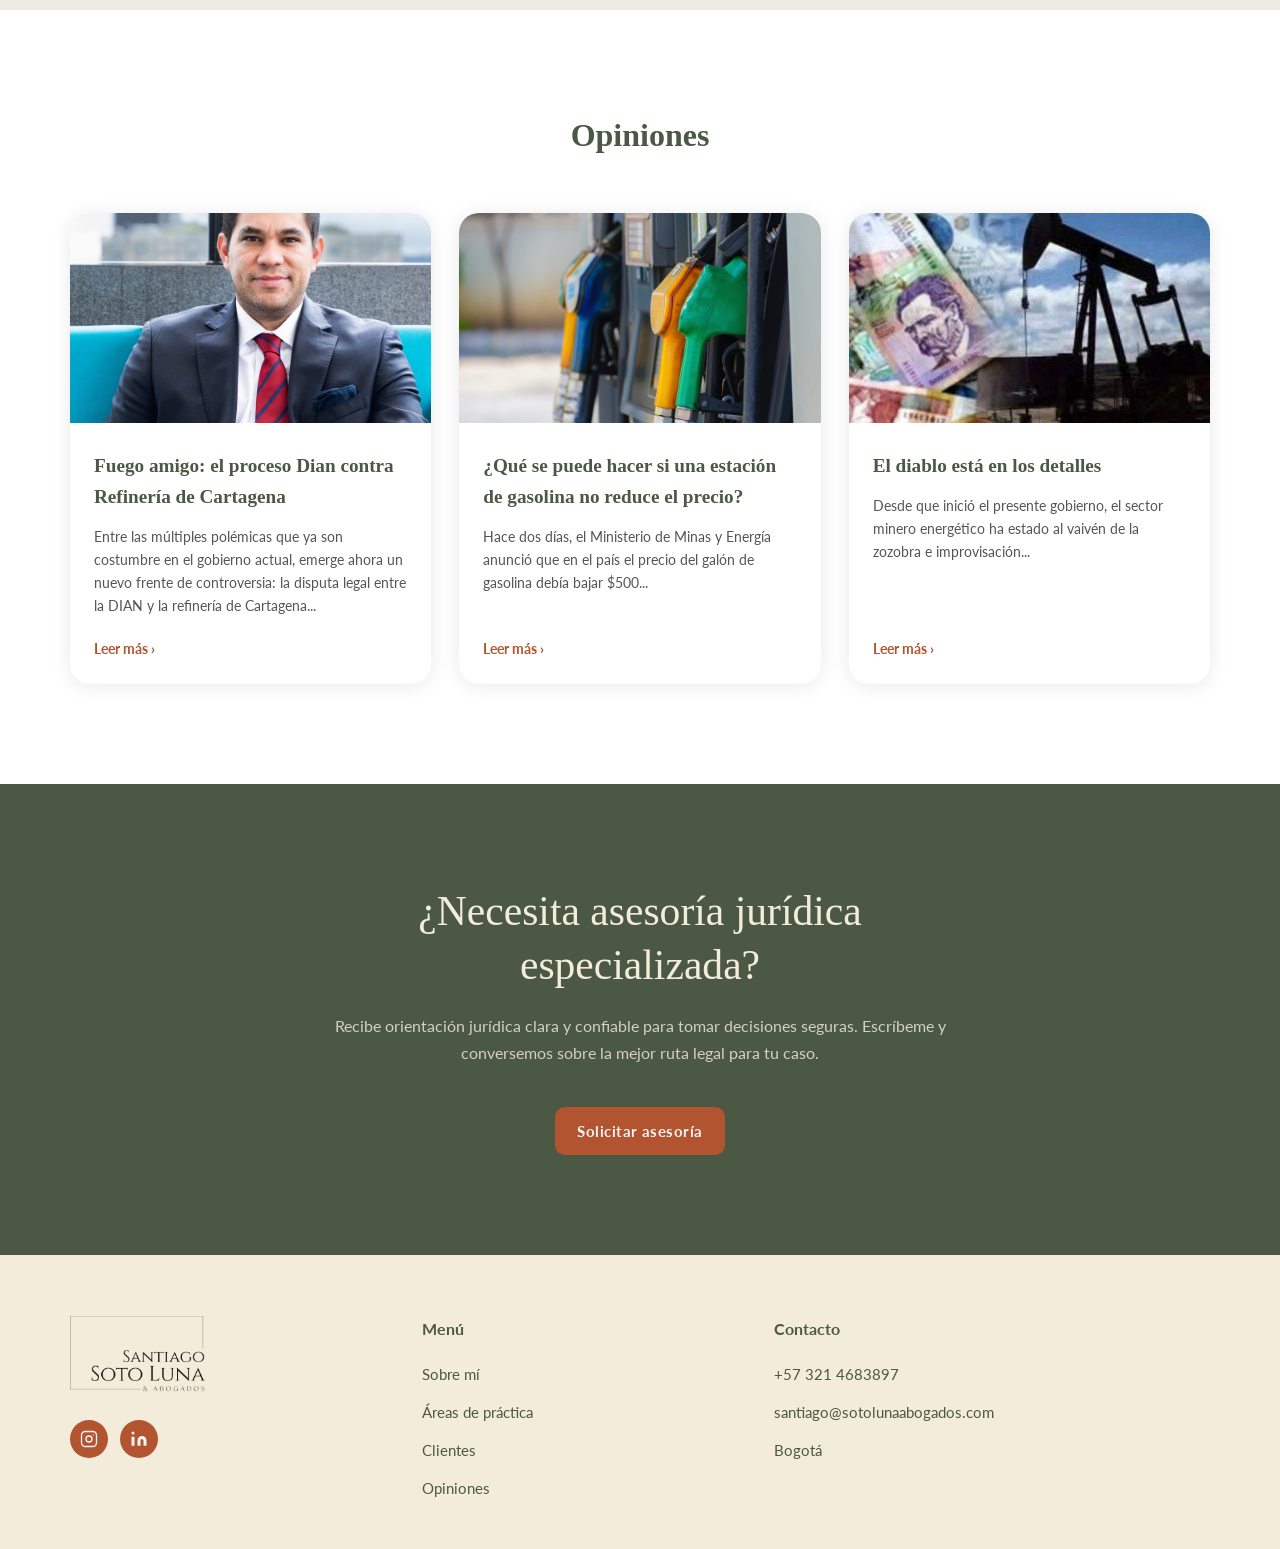
==== commit b8c0ab66: "fix: hero title en dos renglones fijos con white-space nowrap Co-Authored-By: Claude Sonnet 4.6 <nor" ====
--- a/index.html
+++ b/index.html
@@ -37,7 +37,7 @@
   <section class="hero" id="inicio">
     <div class="hero-inner">
       <div class="hero-content">
-        <h1 class="hero-title"><span class="hero-open-quote">&ldquo;</span>Su reputación tambien se litiga.<br>Lo construido se defiende.<span class="hero-close-quote">&rdquo;</span></h1>
+        <h1 class="hero-title"><span class="hero-open-quote">&ldquo;</span><span class="hero-line">Su reputación también se litiga.</span><br><span class="hero-line">Lo construido se defiende.<span class="hero-close-quote">&rdquo;</span></span></h1>
         <p class="hero-body">Anticipamos riesgos legales en el marco de su operación; pero cuando los problemas llegan y los procesos son inevitables, entramos nosotros a defender sus intereses y lo más importante: su reputación.</p>
         <a href="contacto.html" class="btn-primary">Solicitar asesoría</a>
       </div>
--- a/styles.css
+++ b/styles.css
@@ -154,11 +154,15 @@
 .hero-title {
   position: relative;
   font-family: var(--font-serif);
-  font-size: clamp(2rem, 4vw, 3.2rem);
+  font-size: clamp(1.75rem, 3.2vw, 2.6rem);
   font-weight: 400;
   color: var(--white);
   line-height: 1.18;
   margin-bottom: 20px;
+}
+.hero-line {
+  display: block;
+  white-space: nowrap;
 }
 .hero-open-quote {
   position: absolute;
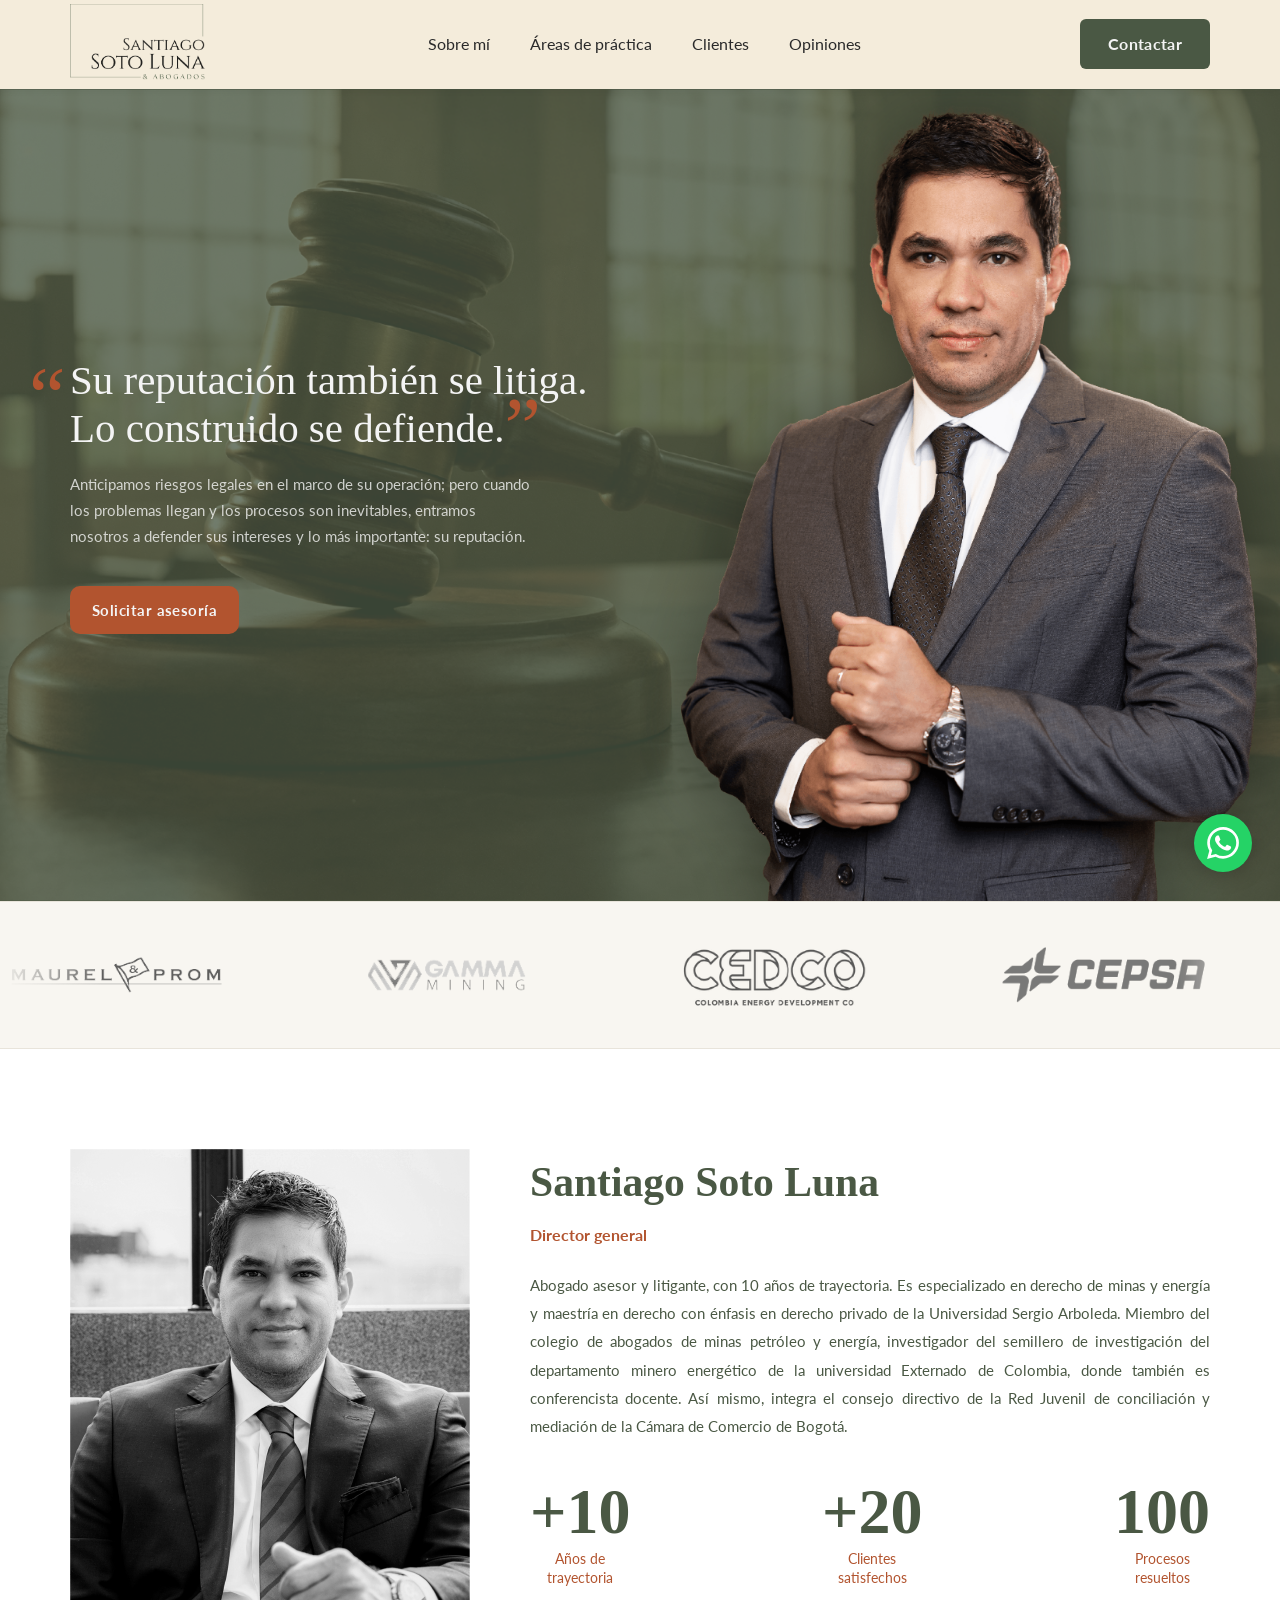
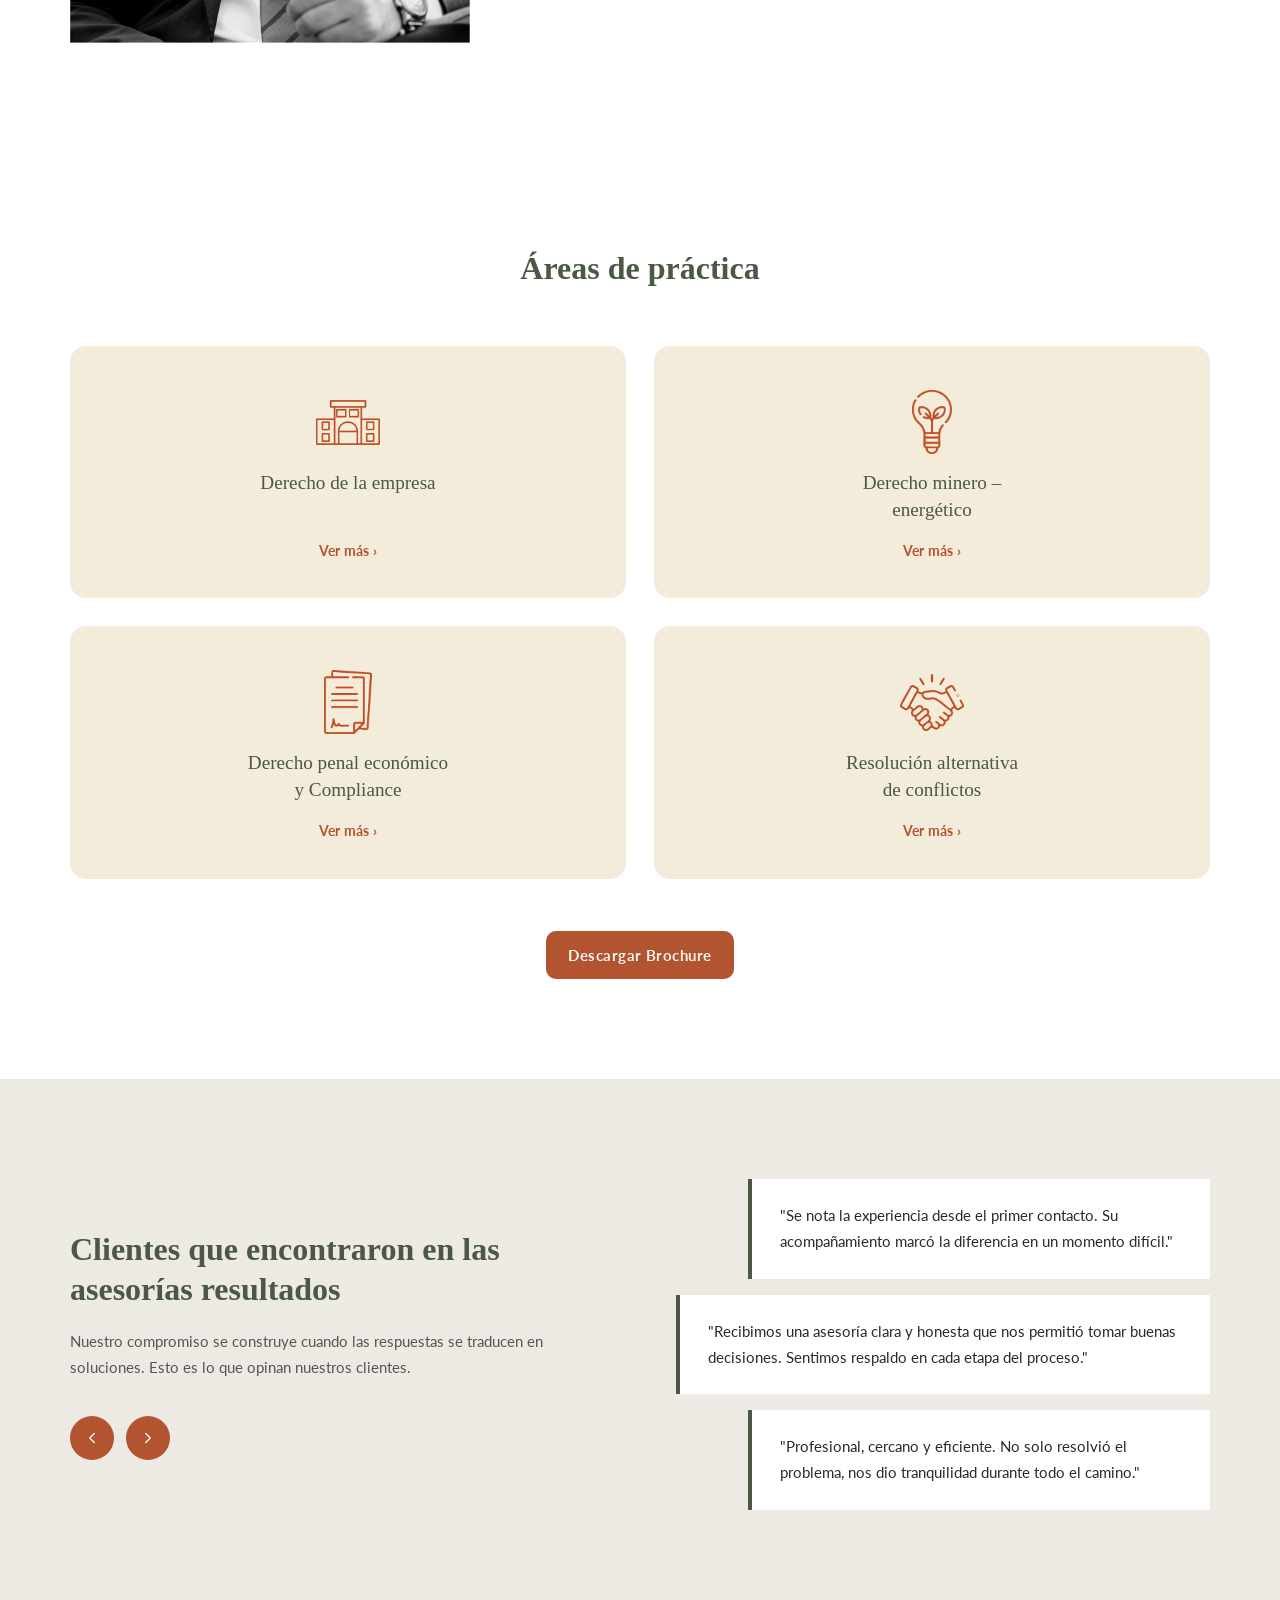
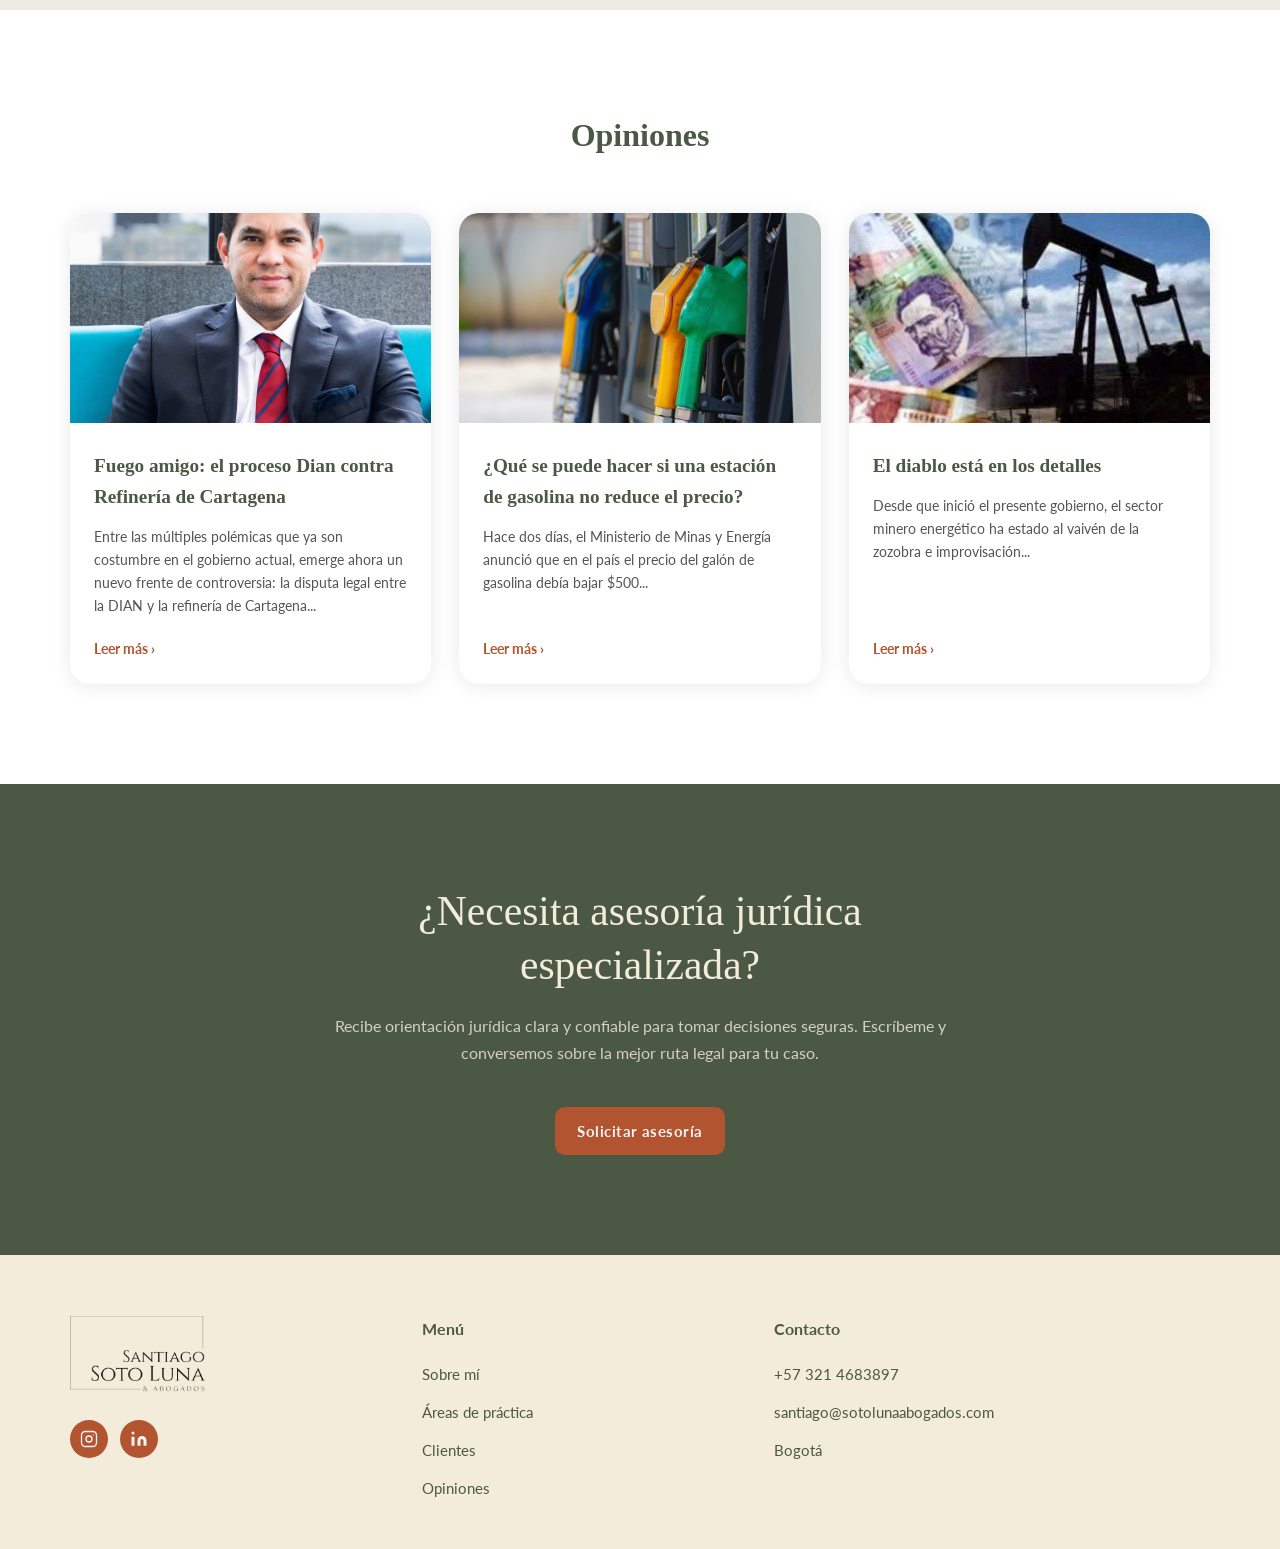
==== commit 9d6c15f2: "fix: hero title — eliminar br duplicado entre renglones Co-Authored-By: Claude Sonnet 4.6 <noreply@a" ====
--- a/index.html
+++ b/index.html
@@ -37,7 +37,7 @@
   <section class="hero" id="inicio">
     <div class="hero-inner">
       <div class="hero-content">
-        <h1 class="hero-title"><span class="hero-open-quote">&ldquo;</span><span class="hero-line">Su reputación también se litiga.</span><br><span class="hero-line">Lo construido se defiende.<span class="hero-close-quote">&rdquo;</span></span></h1>
+        <h1 class="hero-title"><span class="hero-open-quote">&ldquo;</span><span class="hero-line">Su reputación también se litiga.</span><span class="hero-line">Lo construido se defiende.<span class="hero-close-quote">&rdquo;</span></span></h1>
         <p class="hero-body">Anticipamos riesgos legales en el marco de su operación; pero cuando los problemas llegan y los procesos son inevitables, entramos nosotros a defender sus intereses y lo más importante: su reputación.</p>
         <a href="contacto.html" class="btn-primary">Solicitar asesoría</a>
       </div>
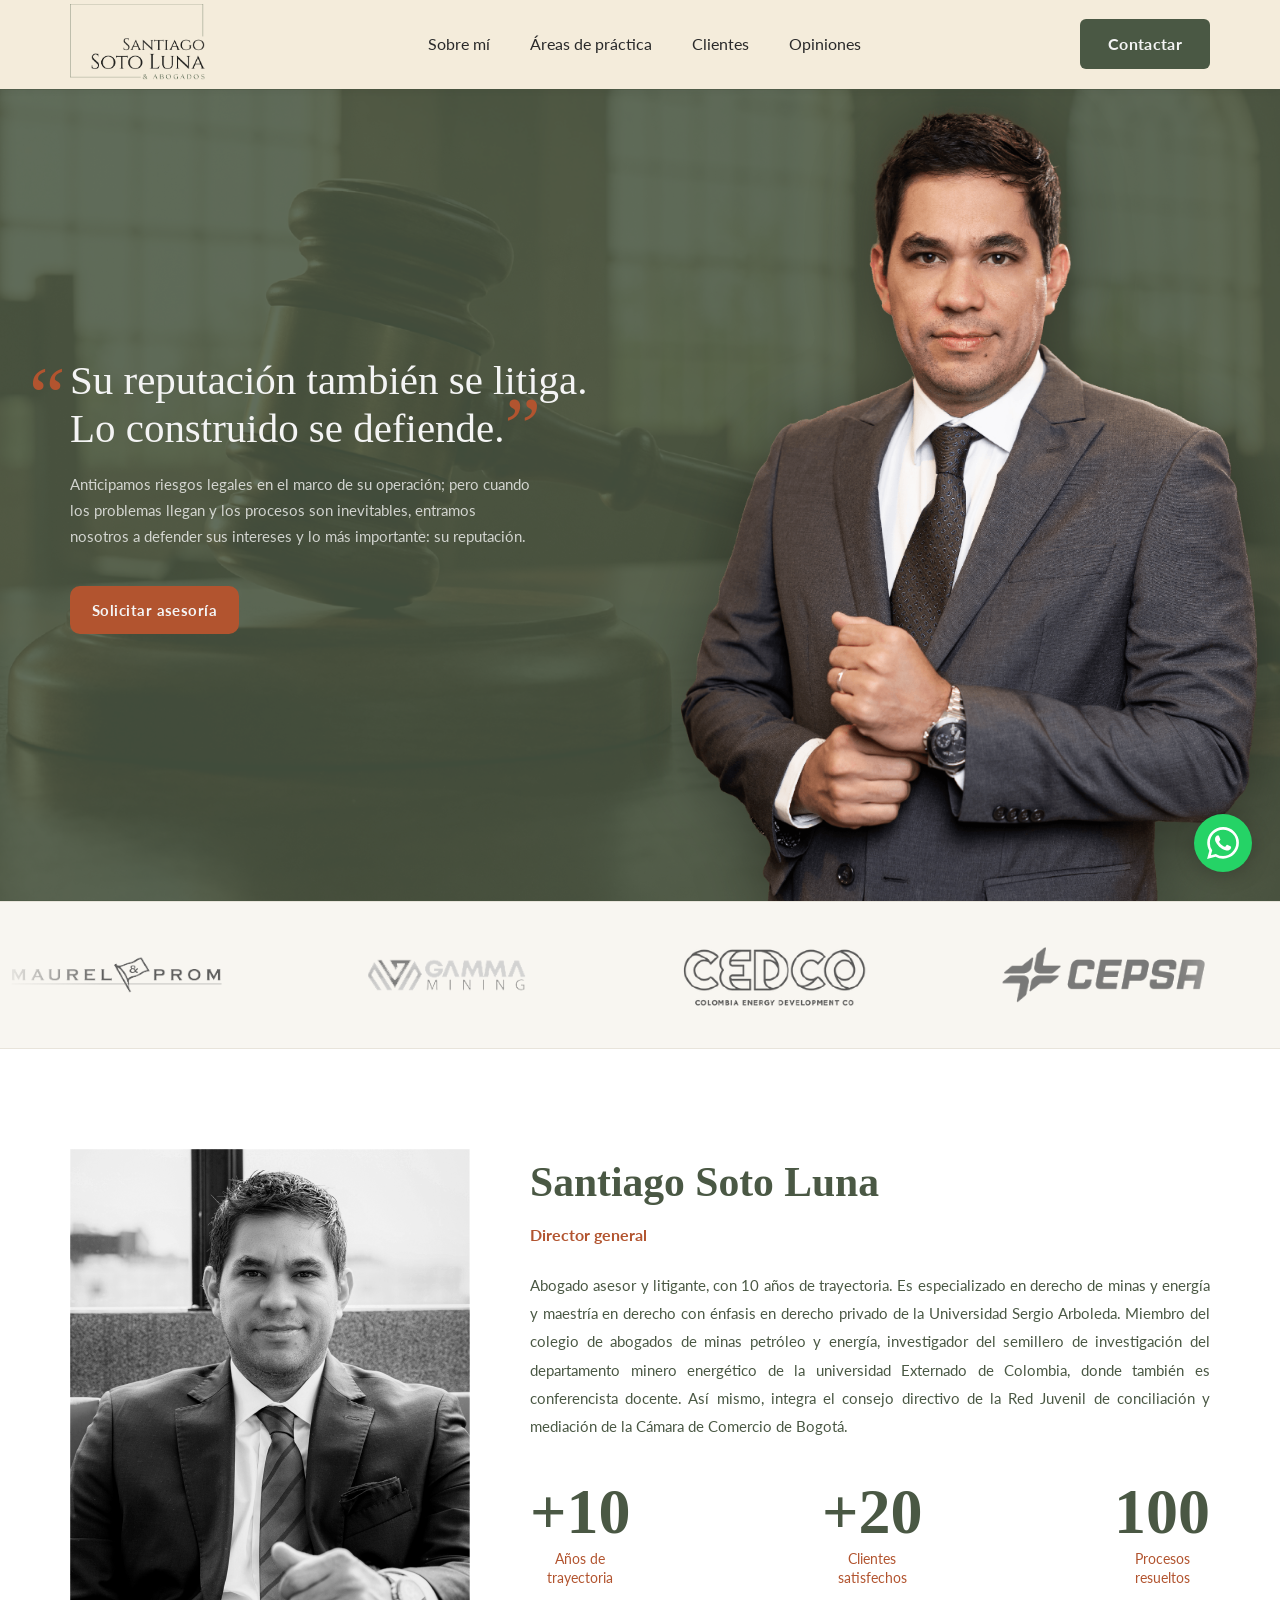
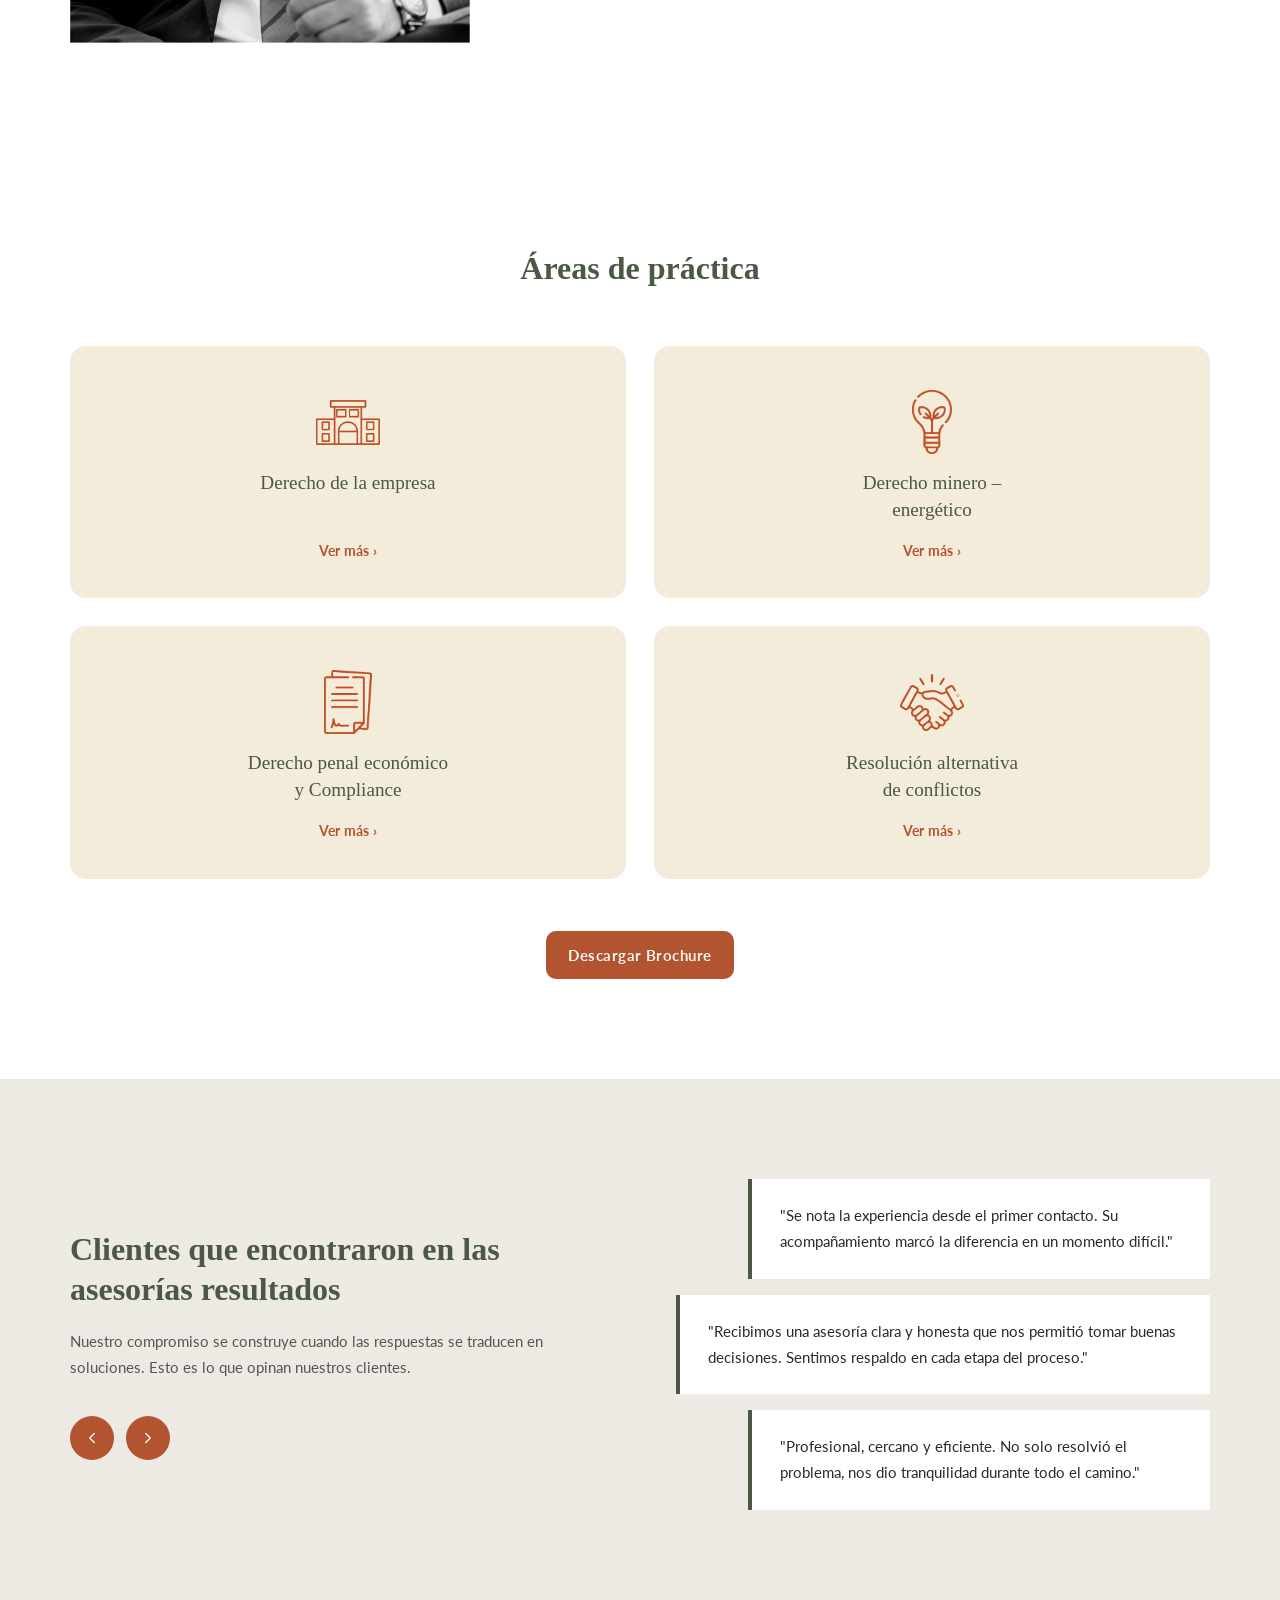
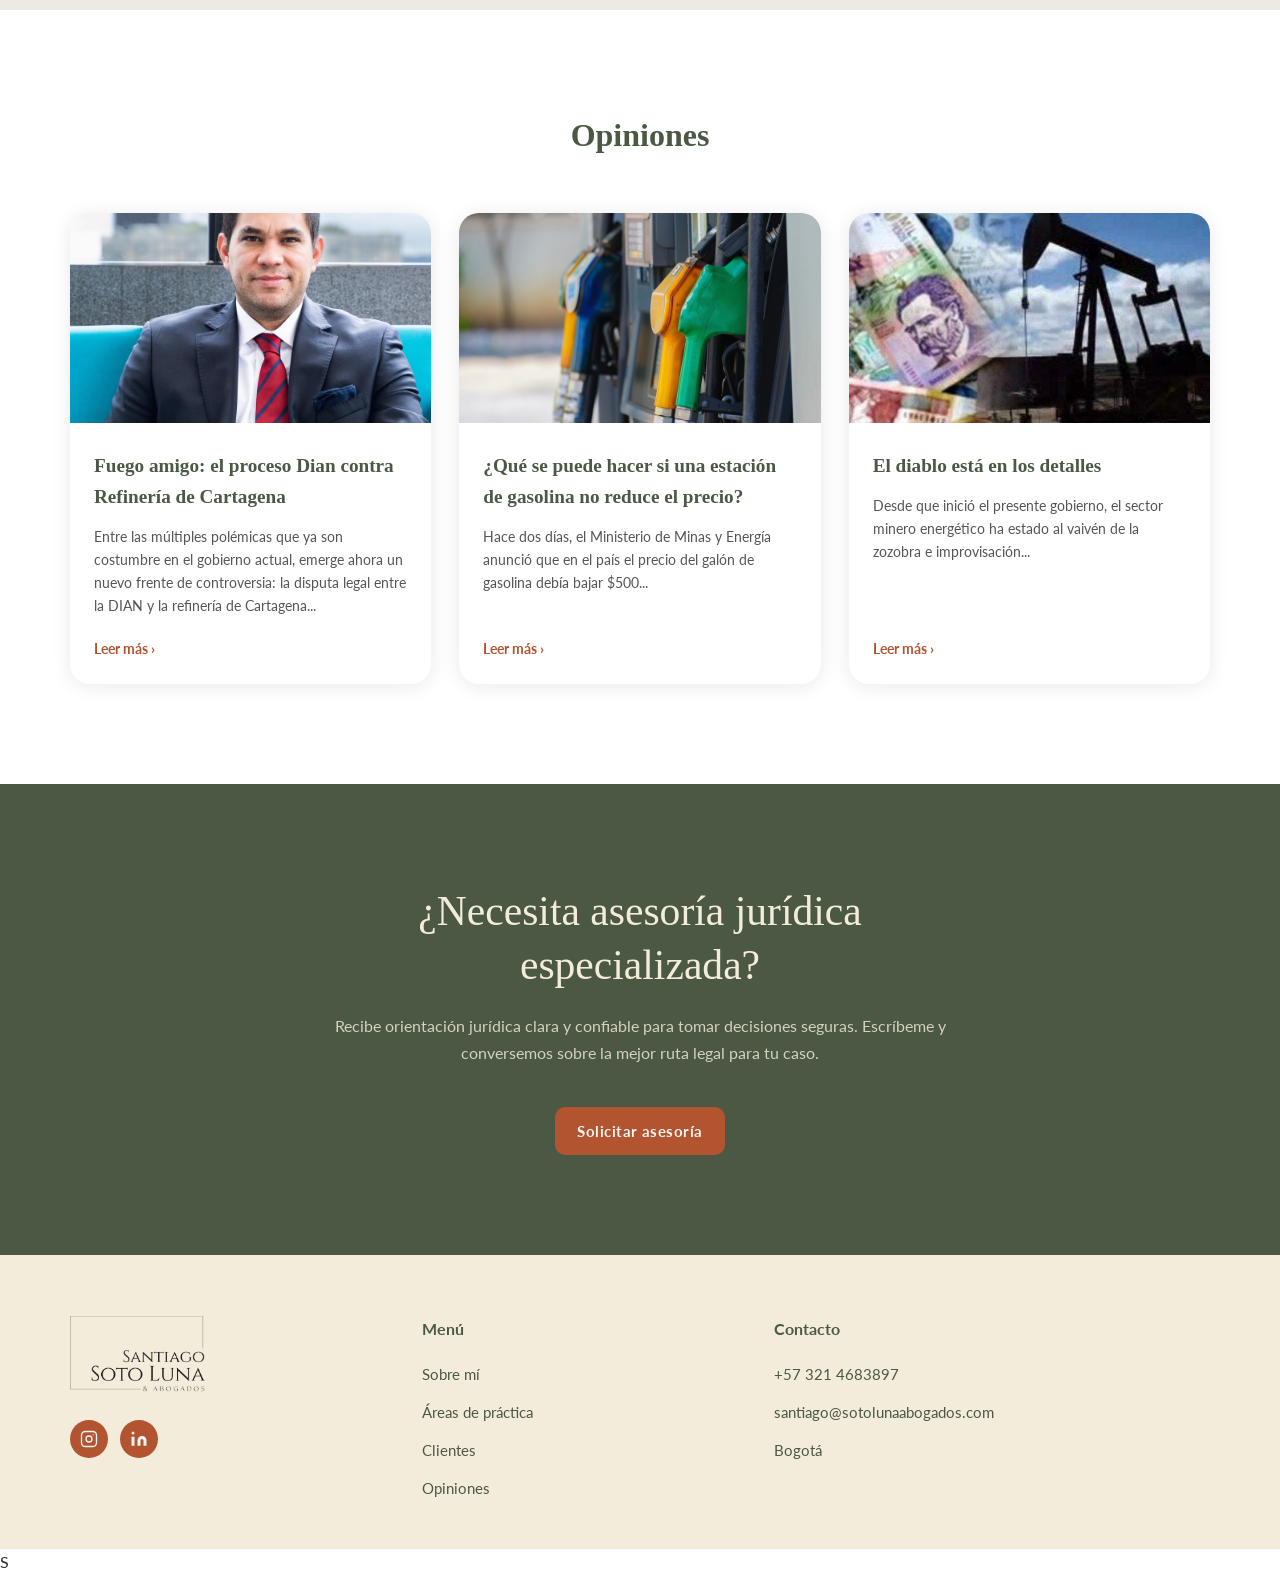
==== commit da7faa25: "fix: hero quote dentro del primer hero-line + apple-touch-icon para mobile Co-Authored-By: Claude So" ====
--- a/index.html
+++ b/index.html
@@ -8,6 +8,7 @@
   <link rel="preconnect" href="https://fonts.gstatic.com" crossorigin />
   <link href="https://fonts.googleapis.com/css2?family=Lato:wght@300;400;700&display=swap" rel="stylesheet" />
   <link rel="icon" type="image/png" href="assets/logo.png" />
+  <link rel="apple-touch-icon" href="assets/logo.png" />
   <link rel="stylesheet" href="styles.css" />
 </head>
 <body>
@@ -37,7 +38,7 @@
   <section class="hero" id="inicio">
     <div class="hero-inner">
       <div class="hero-content">
-        <h1 class="hero-title"><span class="hero-open-quote">&ldquo;</span><span class="hero-line">Su reputación también se litiga.</span><span class="hero-line">Lo construido se defiende.<span class="hero-close-quote">&rdquo;</span></span></h1>
+        <h1 class="hero-title"><span class="hero-line"><span class="hero-open-quote">&ldquo;</span>Su reputación también se litiga.</span><span class="hero-line">Lo construido se defiende.<span class="hero-close-quote">&rdquo;</span></span></h1>
         <p class="hero-body">Anticipamos riesgos legales en el marco de su operación; pero cuando los problemas llegan y los procesos son inevitables, entramos nosotros a defender sus intereses y lo más importante: su reputación.</p>
         <a href="contacto.html" class="btn-primary">Solicitar asesoría</a>
       </div>
@@ -379,3 +380,4 @@
   <script src="script.js"></script>
 </body>
 </html>
+S
--- a/styles.css
+++ b/styles.css
@@ -132,7 +132,7 @@
   position: absolute;
   inset: 0;
   background: url(assets/Fondo1.png) center / cover no-repeat;
-  opacity: 0.22;
+  opacity: 0.13;
   z-index: 0;
 }
 .hero-inner {
@@ -863,7 +863,7 @@
   /* Hero */
   .hero-content { padding: 48px 6% 28px; }
   .hero-title { font-size: clamp(1.7rem, 7.5vw, 2.2rem); }
-  .hero-open-quote { left: -0.3em; font-size: 1.7em; }
+  .hero-open-quote { position: static; display: inline; font-size: 1.4em; margin-right: 0.05em; }
   .hero-close-quote { font-size: 1.7em; }
   .hero-body { font-size: 0.9rem; }
   .hero-photo { height: auto; }
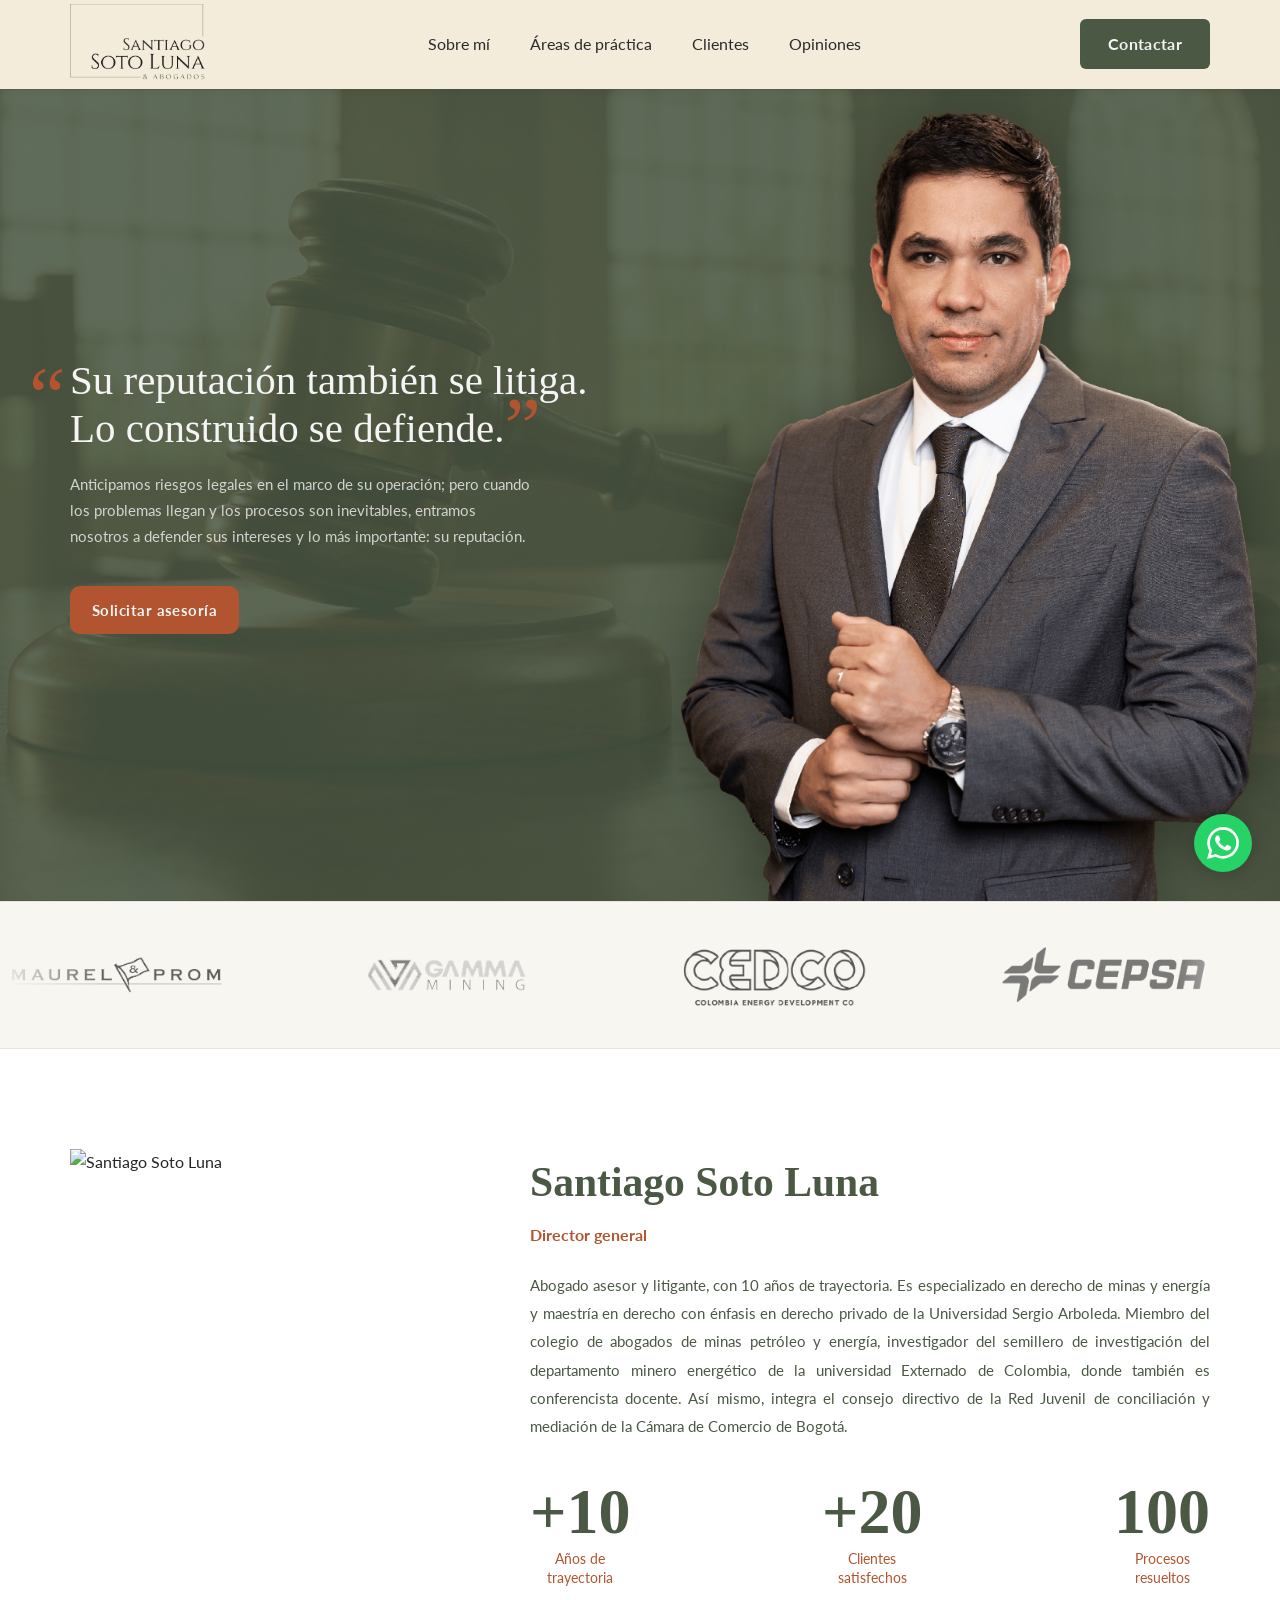
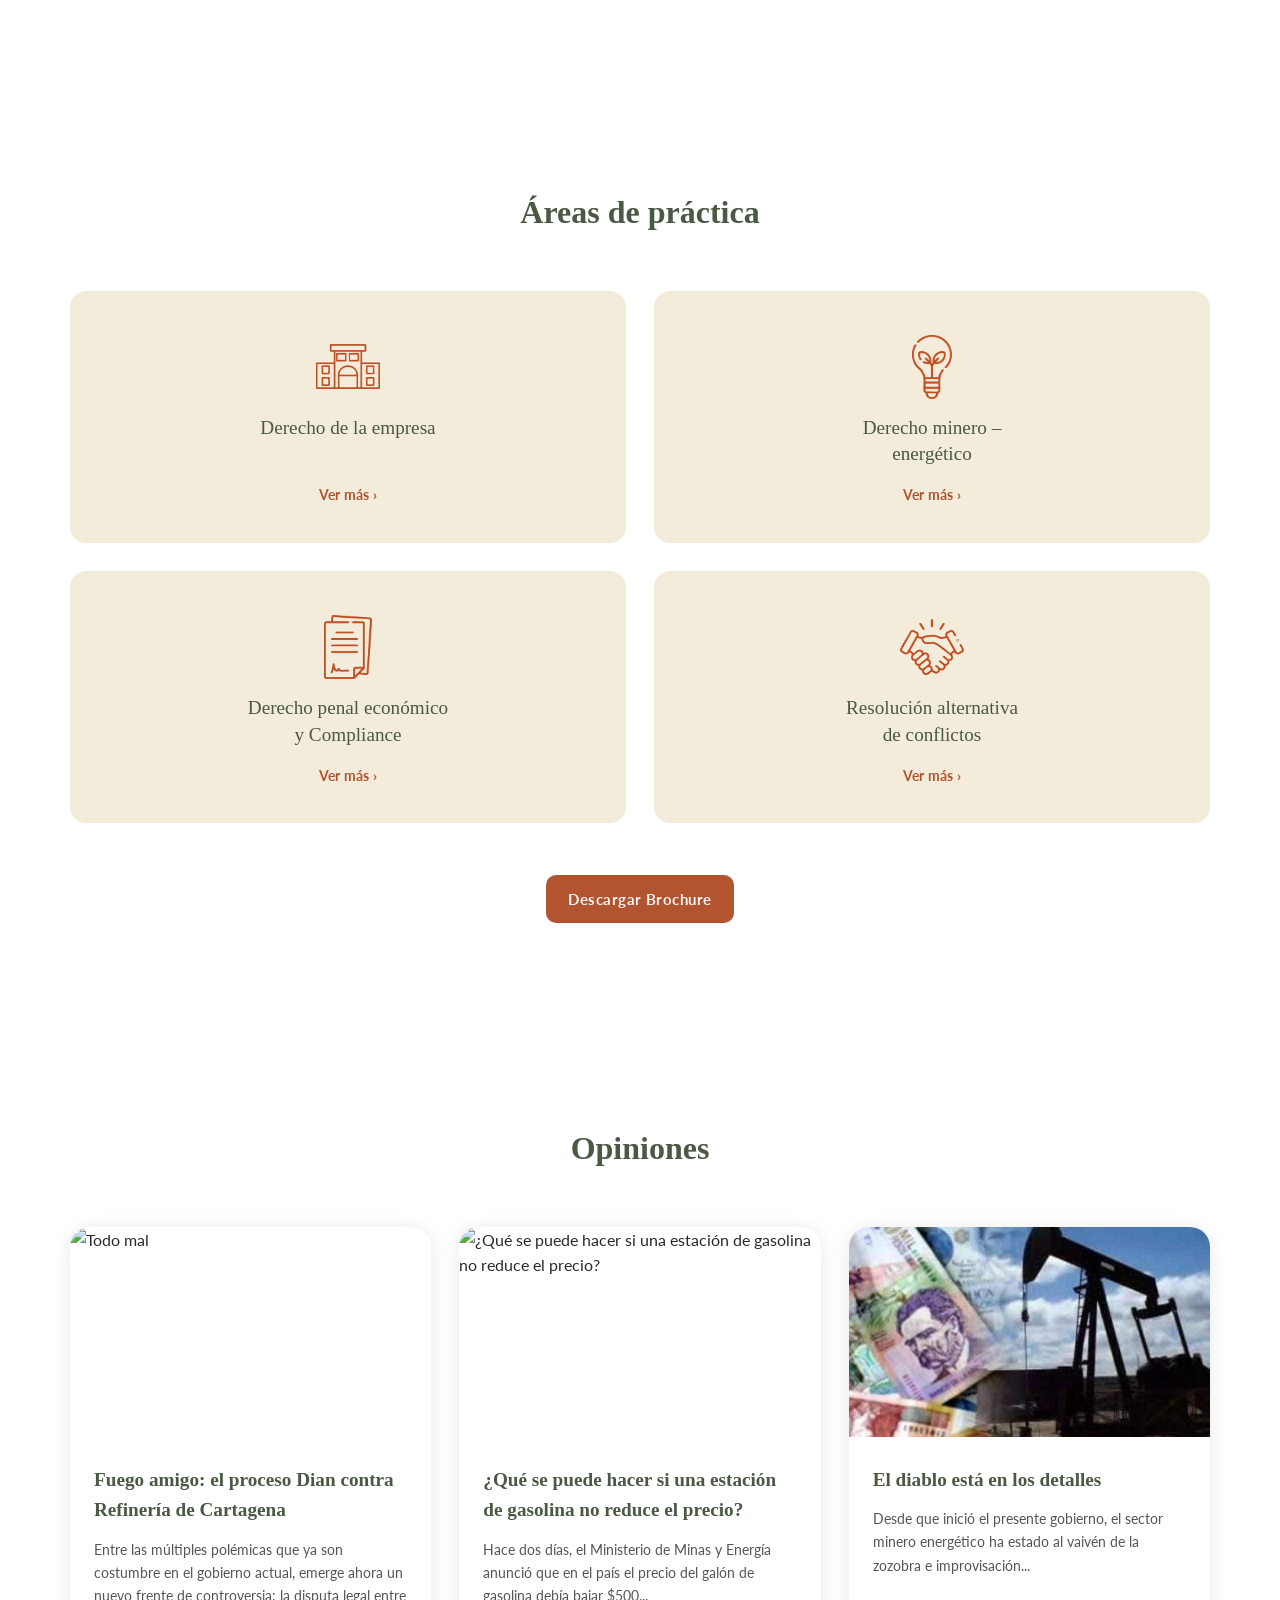
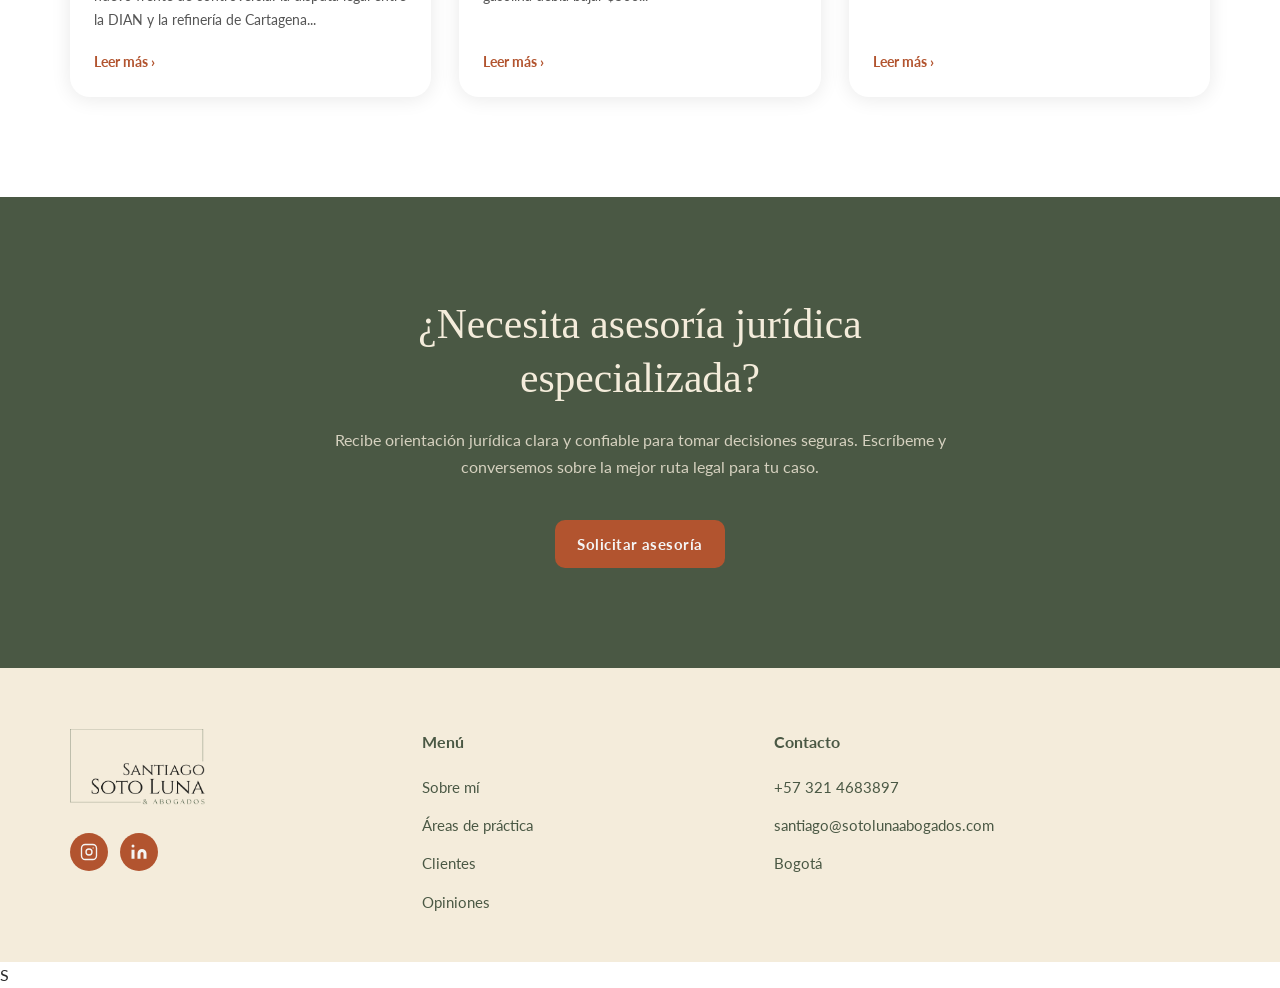
==== commit bfad8c84: "feat: actualizar brochure y limpiar assets obsoletos - Reemplaza el PDF antiguo (BRIEF_SLA_FULL_2023" ====
--- a/index.html
+++ b/index.html
@@ -7,8 +7,8 @@
   <link rel="preconnect" href="https://fonts.googleapis.com" />
   <link rel="preconnect" href="https://fonts.gstatic.com" crossorigin />
   <link href="https://fonts.googleapis.com/css2?family=Lato:wght@300;400;700&display=swap" rel="stylesheet" />
-  <link rel="icon" type="image/png" href="assets/logo.png" />
-  <link rel="apple-touch-icon" href="assets/logo.png" />
+  <link rel="icon" type="image/png" sizes="32x32" href="assets/favicon-32.png" />
+  <link rel="apple-touch-icon" sizes="180x180" href="assets/apple-touch-icon.png" />
   <link rel="stylesheet" href="styles.css" />
 </head>
 <body>
@@ -147,12 +147,12 @@
 
       </div>
       <div class="areas-cta">
-        <a href="assets/BRIEF_SLA_FULL_2023-comprimido.pdf" class="btn-primary" download="Brief_SotoLuna.pdf">Descargar Brochure</a>
-      </div>
-    </div>
-  </section>
-
-  <!-- ═══════════════ TESTIMONIALS ═══════════════ -->
+        <a href="assets/Brochure Santiago Soto Luna.pdf" class="btn-primary" download="Brochure_Santiago_Soto_Luna.pdf">Descargar Brochure</a>
+      </div>
+    </div>
+  </section>
+
+  <!-- ═══════════════ TESTIMONIALS ═══════════════
   <section class="testimonials" id="clientes">
     <div class="container testimonials-inner">
       <div class="testimonials-left">
@@ -181,7 +181,7 @@
         </div>
       </div>
     </div>
-  </section>
+  </section> -->
 
   <!-- ═══════════════ OPINIONES ═══════════════ -->
   <section class="opiniones" id="opiniones">
--- a/styles.css
+++ b/styles.css
@@ -678,8 +678,8 @@
 
 /* ─── RESPONSIVE ─────────────────────────────────── */
 
-/* ── TABLET ≤900px ─────────────────────────────── */
-@media (max-width: 900px) {
+/* ── TABLET ≤1100px ─────────────────────────────── */
+@media (max-width: 1100px) {
 
   /* Hero */
   .hero-inner { flex-direction: column; }
@@ -864,6 +864,7 @@
   .hero-content { padding: 48px 6% 28px; }
   .hero-title { font-size: clamp(1.7rem, 7.5vw, 2.2rem); }
   .hero-open-quote { position: static; display: inline; font-size: 1.4em; margin-right: 0.05em; }
+  .hero-line { white-space: normal; }
   .hero-close-quote { font-size: 1.7em; }
   .hero-body { font-size: 0.9rem; }
   .hero-photo { height: auto; }
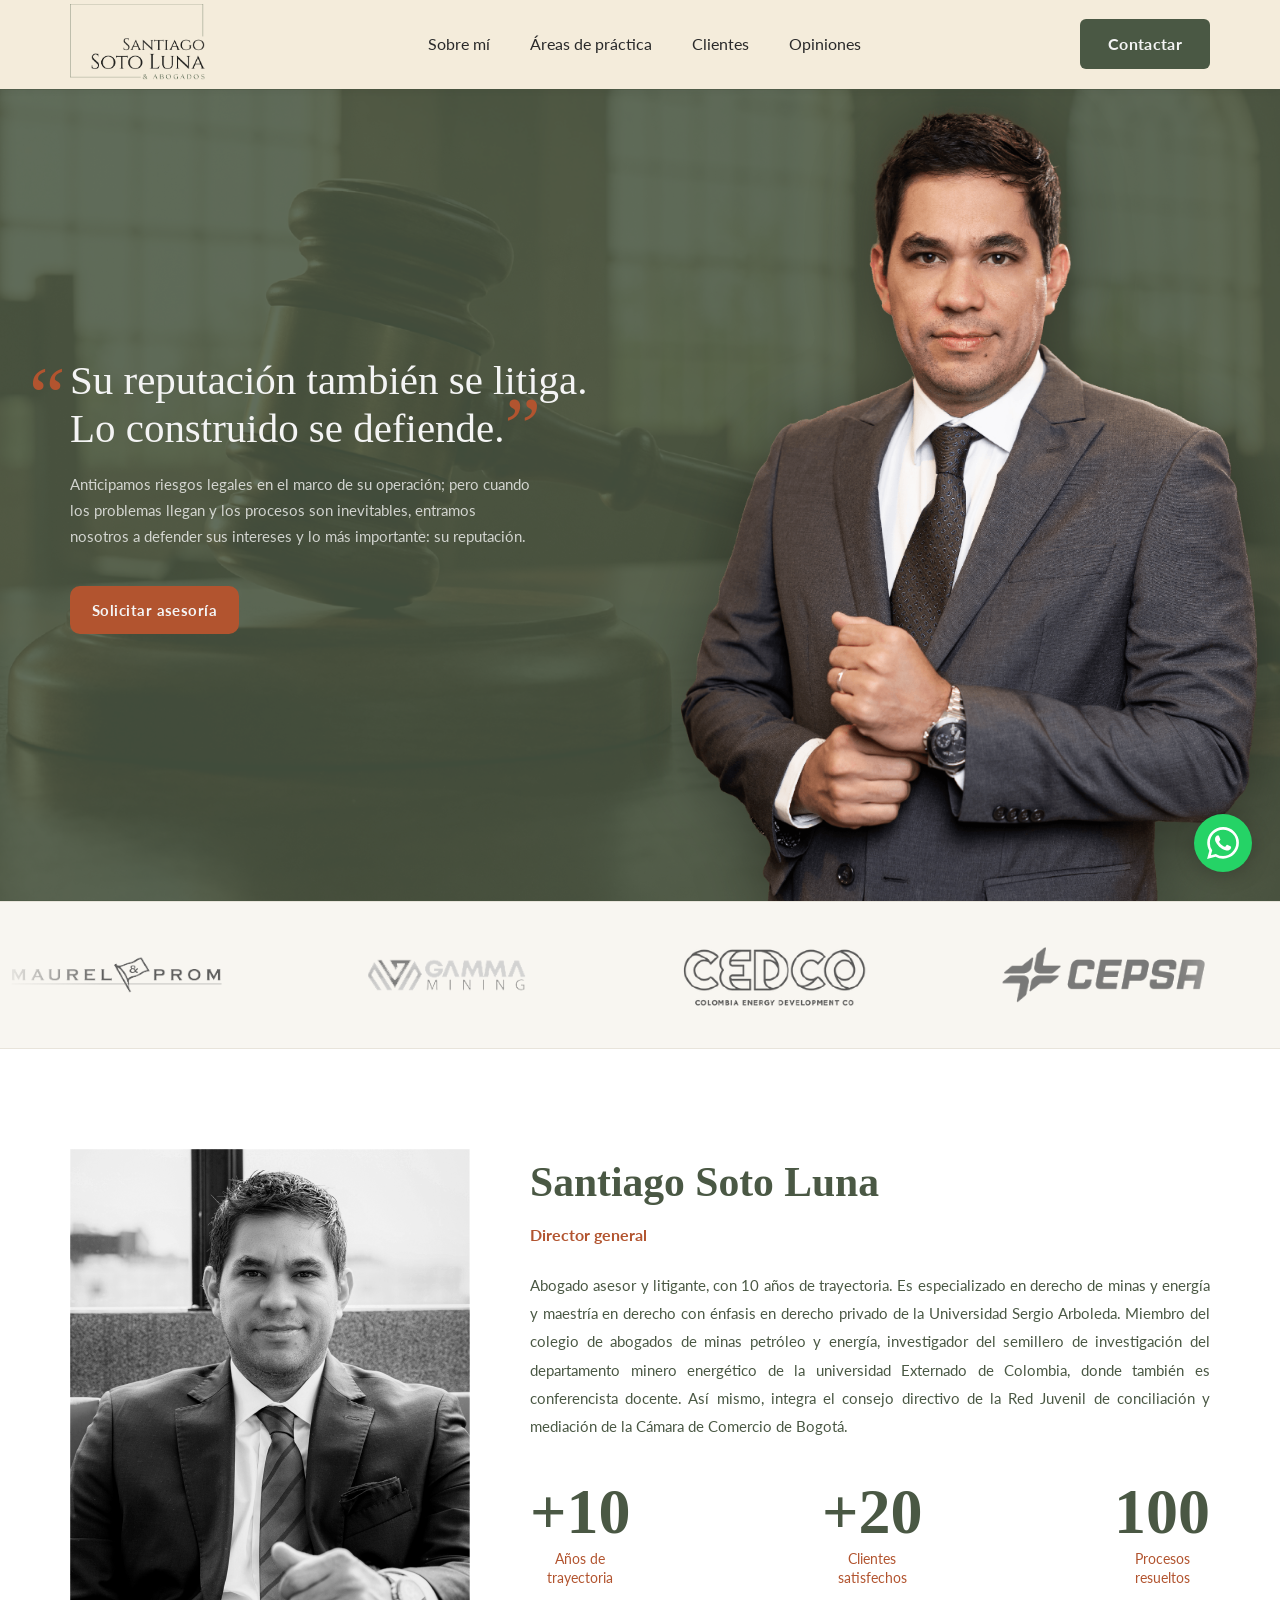
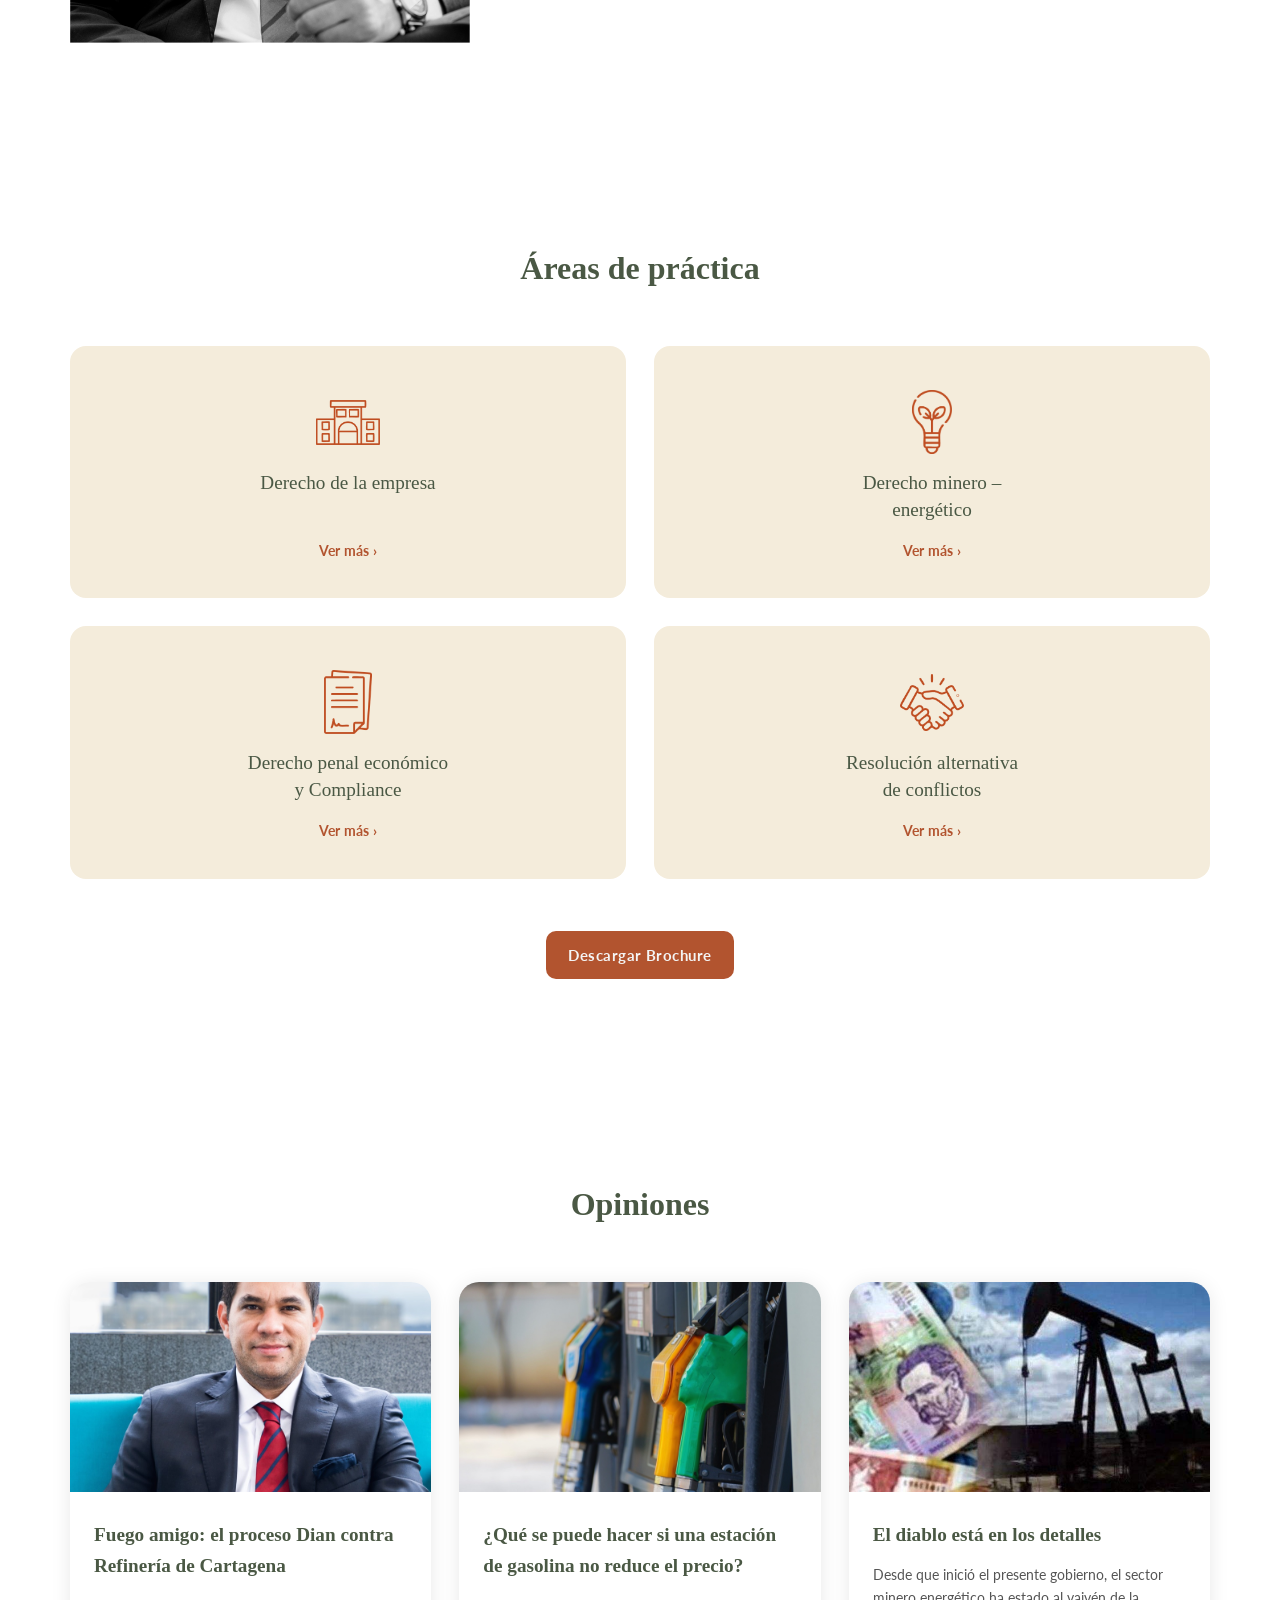
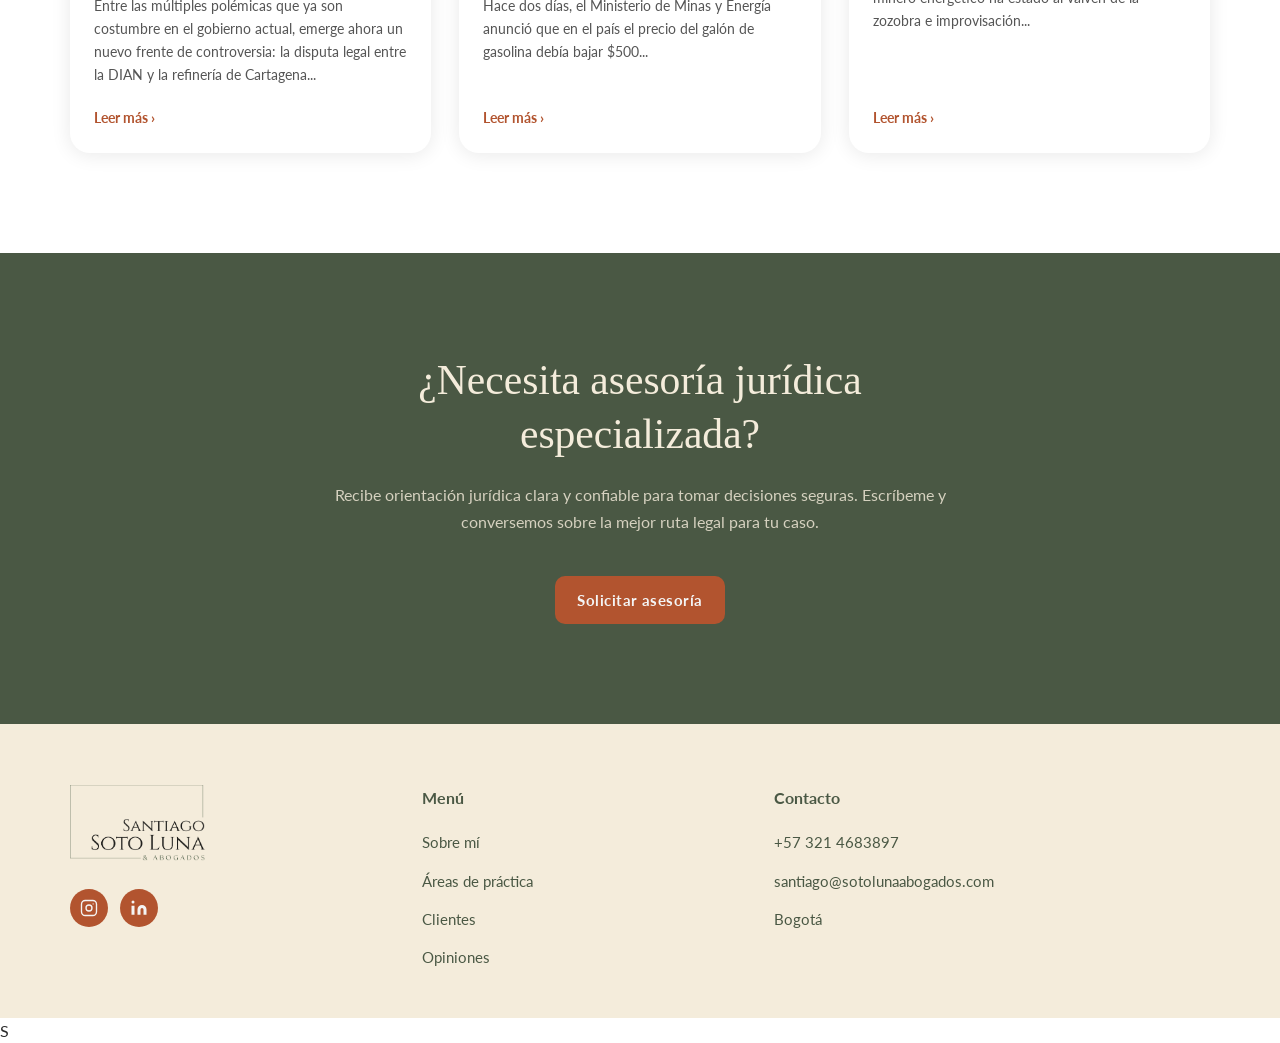
==== commit 6c9080e3: "fix: enlace Clientes apunta a sección partners La sección testimonials está comentada; el id="client" ====
--- a/index.html
+++ b/index.html
@@ -49,7 +49,7 @@
   </section>
 
   <!-- ═══════════════ PARTNER LOGOS ═══════════════ -->
-  <section class="partners">
+  <section class="partners" id="clientes">
     <div class="partners-track-wrap">
       <div class="partners-track" aria-hidden="false">
         <img src="assets/logo-maurel-prom.png"  alt="Maurel & Prom" />
